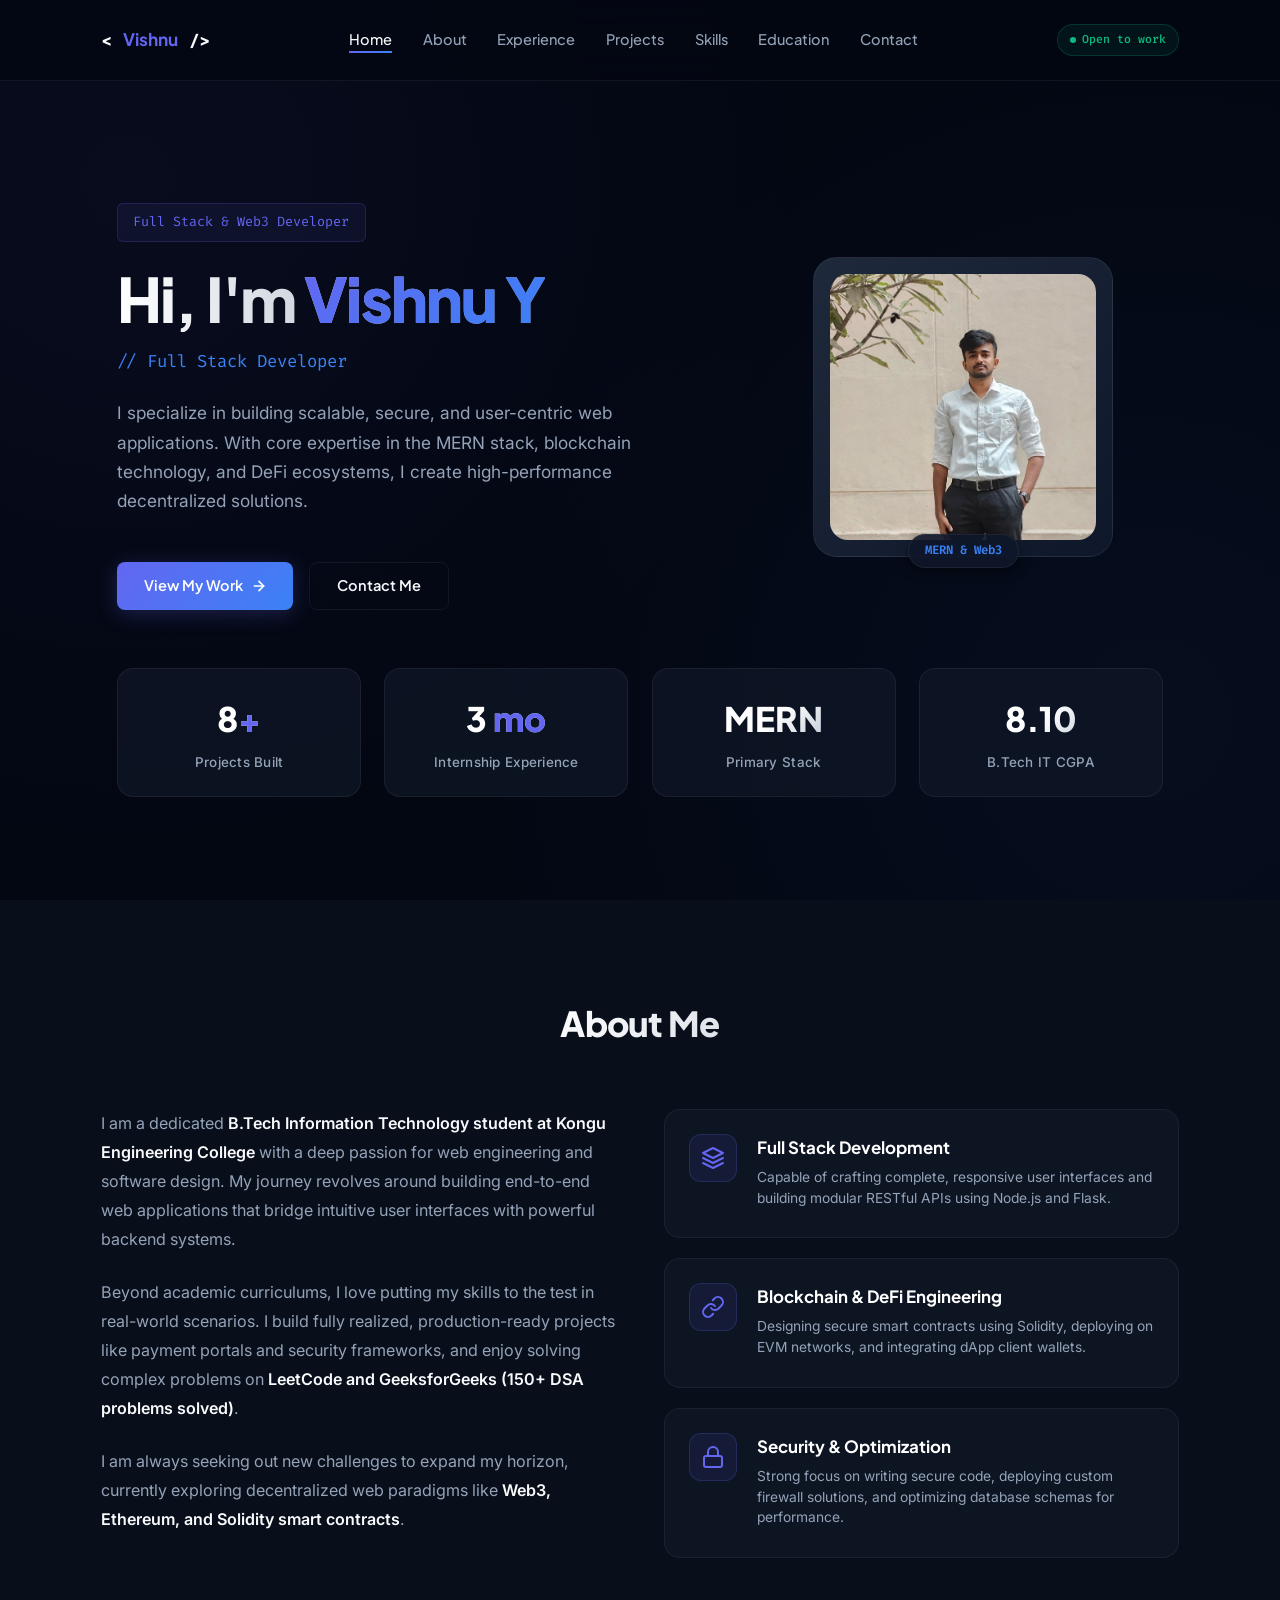
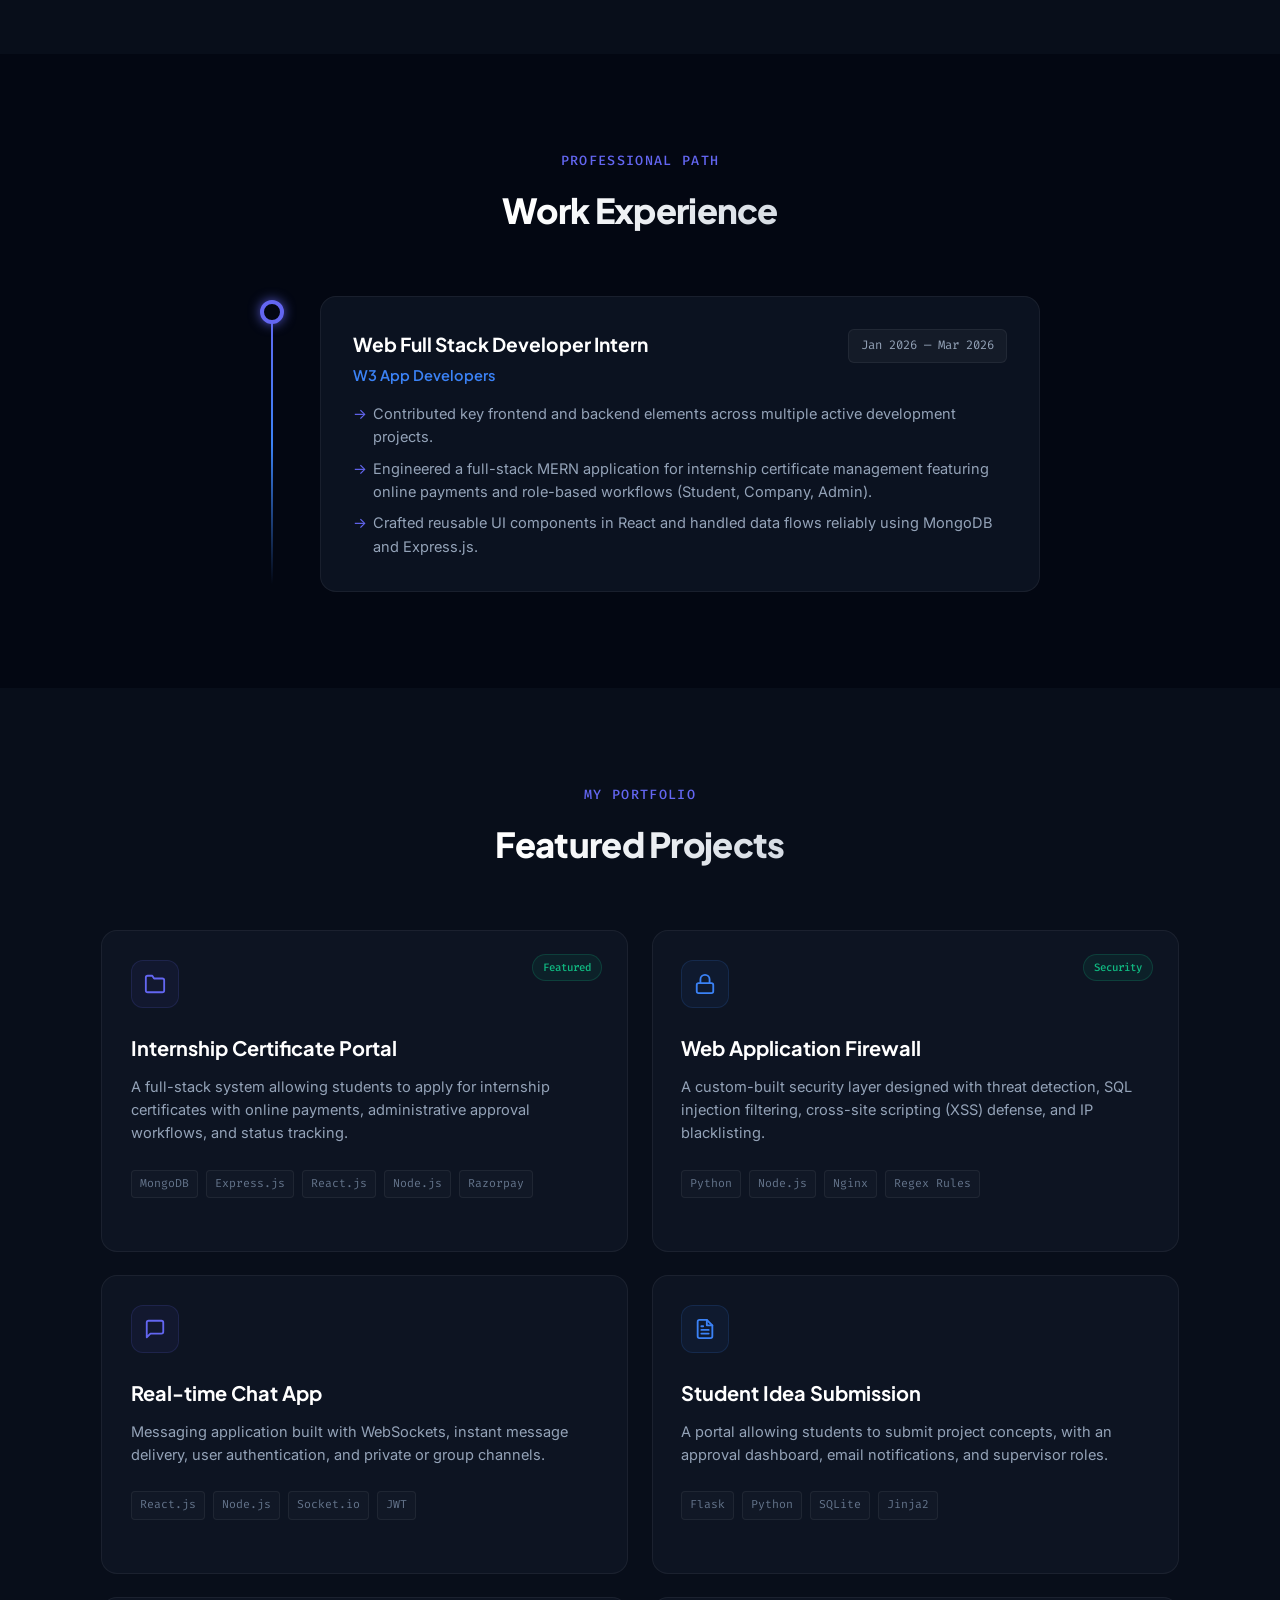
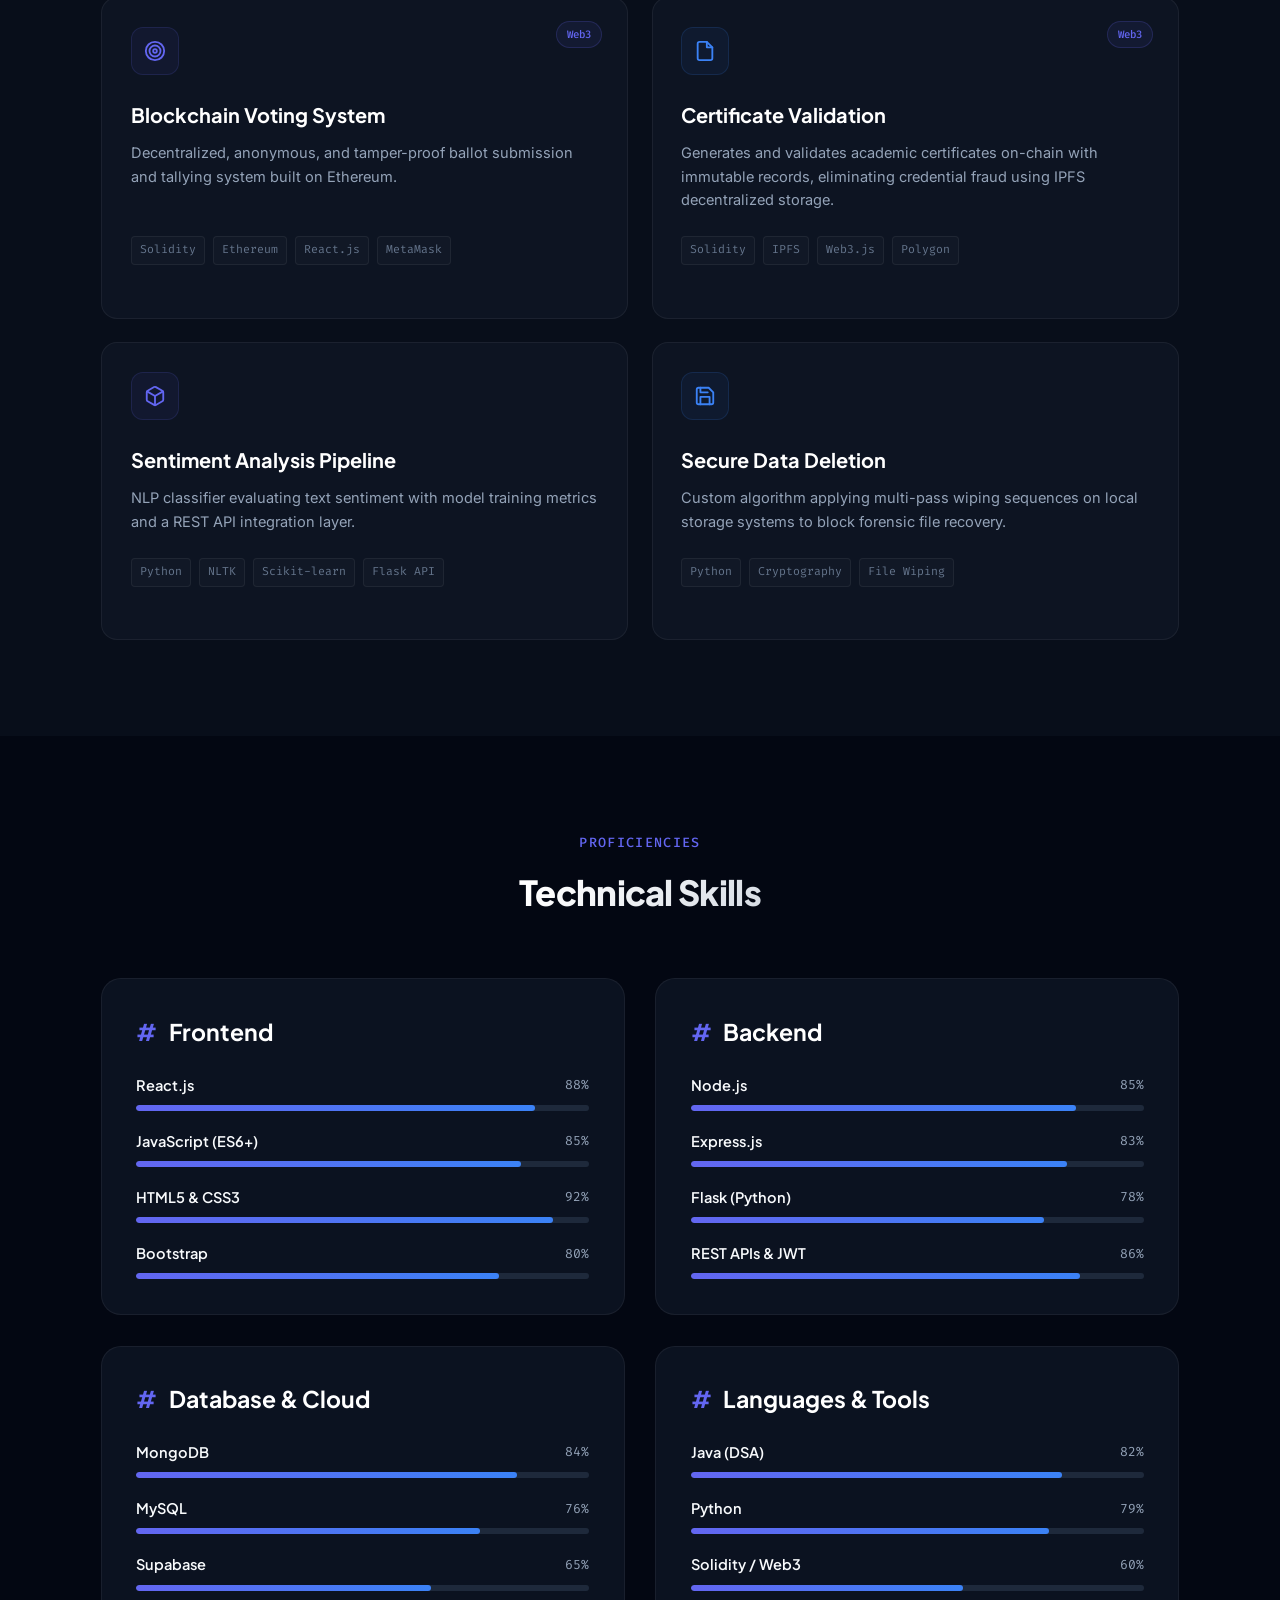
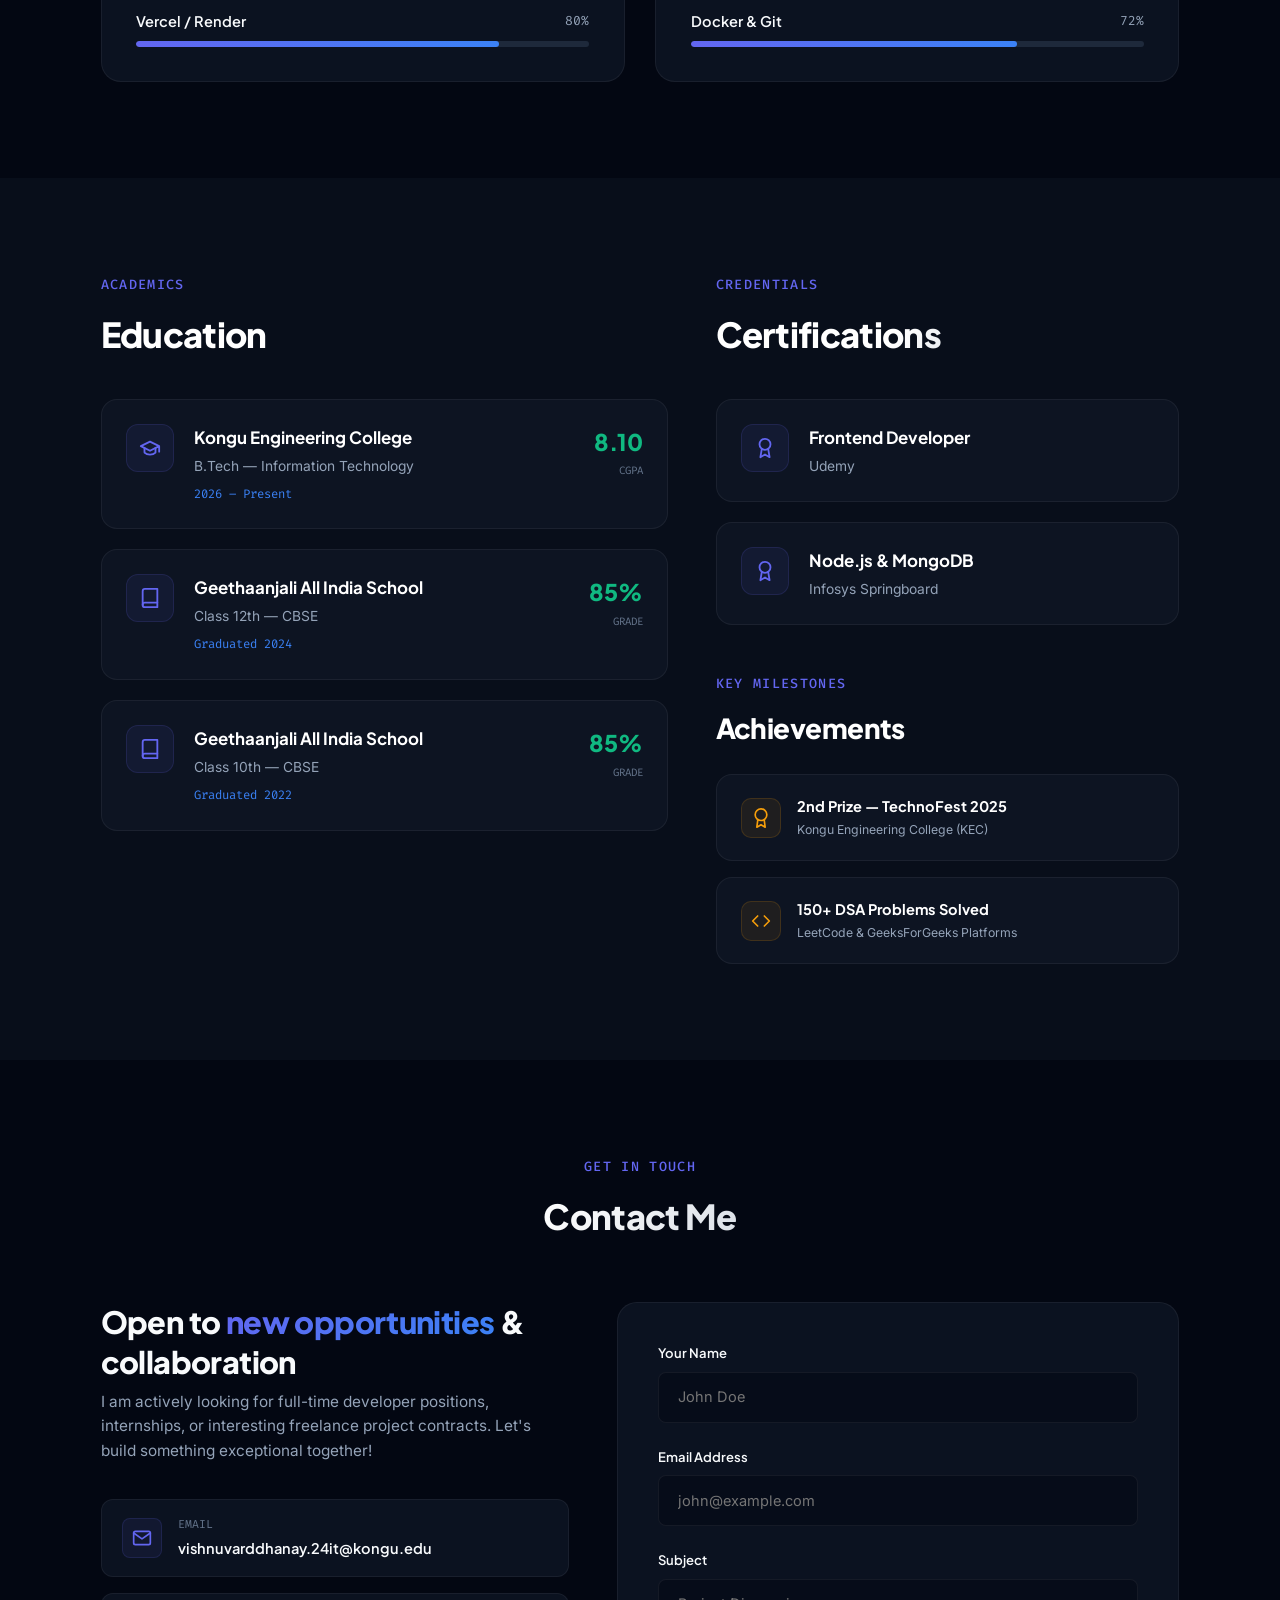
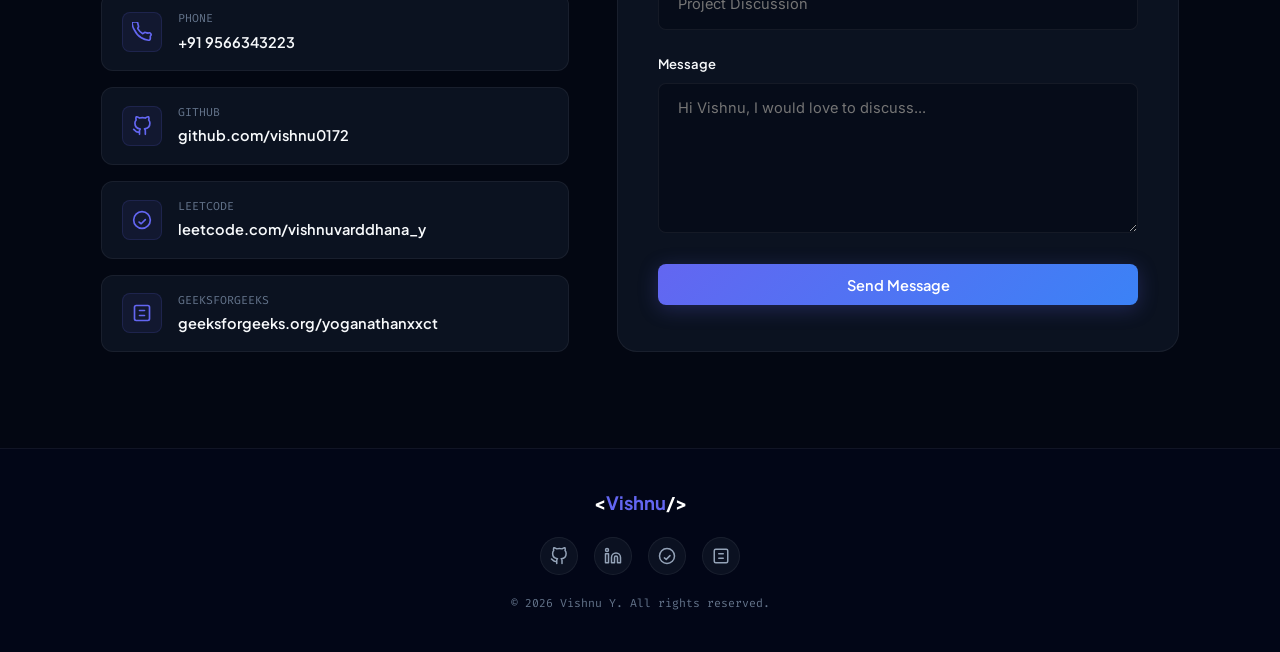
==== index.html @ 783a021e "Added splash page" ====
<!DOCTYPE html>
<html lang="en">
<head>
  <meta charset="UTF-8"/>
  <meta name="viewport" content="width=device-width, initial-scale=1.0"/>
  <title>Vishnu Y — Full Stack Developer</title>
  
  <!-- Google Fonts -->
  <link rel="preconnect" href="https://fonts.googleapis.com">
  <link rel="preconnect" href="https://fonts.gstatic.com" crossorigin>
  <link href="https://fonts.googleapis.com/css2?family=Plus+Jakarta+Sans:wght@300;400;500;600;700;800&family=Inter:wght@300;400;500;600;700&family=Fira+Code:wght@400;500&display=swap" rel="stylesheet">
  
  <!-- External CSS -->
  <link rel="stylesheet" href="css/styles.css">
</head>
<body>

  <!-- Splash Screen -->
  <div id="splashScreen" class="splash-screen">
    <!-- Animated Background Elements -->
    <div class="splash-bg">
      <div class="splash-orb splash-orb-1"></div>
      <div class="splash-orb splash-orb-2"></div>
      <div class="splash-orb splash-orb-3"></div>
      <div class="splash-grid"></div>
      <div class="splash-glow"></div>
    </div>
    
    <!-- Main Content -->
    <div class="splash-content">
      <!-- Logo Section -->
      <div class="splash-logo-wrapper">
        <div class="splash-logo">
          <span class="bracket">&lt;</span><span class="splash-logo-text">Vishnu</span><span class="bracket">/&gt;</span>
        </div>
        <div class="splash-logo-underline"></div>
      </div>
      
      <!-- Title Section -->
      <div class="splash-title-wrapper">
        <div class="splash-title">Full Stack Developer</div>
        <div class="splash-subtitle-top">Crafting Digital Solutions</div>
      </div>
      
      <!-- Advanced Loader -->
      <div class="splash-loader">
        <div class="loader-container">
          <div class="loader-ring"></div>
          <div class="loader-dots">
            <span class="dot"></span>
            <span class="dot"></span>
            <span class="dot"></span>
          </div>
        </div>
      </div>
      
      <!-- Bottom Text -->
      <div class="splash-footer">
        <div class="splash-progress">
          <div class="progress-bar"></div>
        </div>
      </div>
    </div>
  </div>

  <!-- Header -->
  <header>
    <div class="container nav-container">
      <a href="#hero" class="logo">
        &lt;<span>Vishnu</span>/&gt;
      </a>
      <ul class="nav-links">
        <li><a href="#hero" class="nav-link active">Home</a></li>
        <li><a href="#about" class="nav-link">About</a></li>
        <li><a href="#experience" class="nav-link">Experience</a></li>
        <li><a href="#projects" class="nav-link">Projects</a></li>
        <li><a href="#skills" class="nav-link">Skills</a></li>
        <li><a href="#edu-certs" class="nav-link">Education</a></li>
        <li><a href="#contact" class="nav-link">Contact</a></li>
      </ul>
      <div class="nav-cta">
        <div class="status-badge">
          <span class="status-dot"></span>
          Open to work
        </div>
      </div>
      <button class="menu-toggle" aria-label="Toggle Menu">
        <svg width="24" height="24" viewBox="0 0 24 24" fill="none" stroke="currentColor" stroke-width="2" stroke-linecap="round" stroke-linejoin="round">
          <line x1="3" y1="12" x2="21" y2="12"></line>
          <line x1="3" y1="6" x2="21" y2="6"></line>
          <line x1="3" y1="18" x2="21" y2="18"></line>
        </svg>
      </button>
    </div>
  </header>

  <!-- Hero Section -->
  <section id="hero">
    <div class="container">
      <div class="hero-grid">
        <div class="hero-content">
          <span class="hero-tag">Full Stack & Web3 Developer</span>
          <h1 class="hero-title">Hi, I'm <span>Vishnu Y</span></h1>
          <p class="hero-role">// Full Stack Developer</p>
          <p class="hero-desc">
            I specialize in building scalable, secure, and user-centric web applications. 
            With core expertise in the MERN stack, blockchain technology, and DeFi ecosystems, I create high-performance decentralized solutions.
          </p>
          <div class="hero-buttons">
            <a href="#projects" class="btn btn-primary">
              View My Work
              <svg width="16" height="16" viewBox="0 0 24 24" fill="none" stroke="currentColor" stroke-width="2.5" stroke-linecap="round" stroke-linejoin="round"><line x1="5" y1="12" x2="19" y2="12"></line><polyline points="12 5 19 12 12 19"></polyline></svg>
            </a>
            <a href="#contact" class="btn btn-outline">
              Contact Me
            </a>
          </div>
        </div>
        <div class="hero-image-panel">
          <div class="photo-container">
            <div class="photo-frame">
              <img src="me.jpg" alt="Vishnu Y" onerror="this.style.display='none'; this.nextElementSibling.style.display='flex';"/>
              <div class="photo-fallback">
                <svg viewBox="0 0 24 24" fill="none" stroke="currentColor" stroke-width="1" stroke-linecap="round" stroke-linejoin="round">
                  <path d="M20 21v-2a4 4 0 0 0-4-4H8a4 4 0 0 0-4 4v2"></path>
                  <circle cx="12" cy="7" r="4"></circle>
                </svg>
                <span style="font-size: 0.75rem; font-family: var(--mono); text-transform: uppercase;">your-photo.png</span>
              </div>
            </div>
            <div class="photo-badge">MERN & Web3</div>
          </div>
        </div>
      </div>

      <!-- Stats Row -->
      <div class="stats-container">
        <div class="stat-card">
          <div class="stat-value">8<span>+</span></div>
          <div class="stat-label">Projects Built</div>
        </div>
        <div class="stat-card">
          <div class="stat-value">3 <span>mo</span></div>
          <div class="stat-label">Internship Experience</div>
        </div>
        <div class="stat-card">
          <div class="stat-value">MERN</div>
          <div class="stat-label">Primary Stack</div>
        </div>
        <div class="stat-card">
          <div class="stat-value">8.10</div>
          <div class="stat-label">B.Tech IT CGPA</div>
        </div>
      </div>
    </div>
  </section>

  <!-- About Section -->
  <section id="about" class="section-padding">
    <div class="container">
      <div class="section-header">
        <h2 class="section-title">About Me</h2>
      </div>
      <div class="about-grid">
        <div class="about-text">
          <p>
            I am a dedicated <strong>B.Tech Information Technology student at Kongu Engineering College</strong> with a deep passion for web engineering and software design. My journey revolves around building end-to-end web applications that bridge intuitive user interfaces with powerful backend systems.
          </p>
          <p>
            Beyond academic curriculums, I love putting my skills to the test in real-world scenarios. I build fully realized, production-ready projects like payment portals and security frameworks, and enjoy solving complex problems on <strong>LeetCode and GeeksforGeeks (150+ DSA problems solved)</strong>.
          </p>
          <p>
            I am always seeking out new challenges to expand my horizon, currently exploring decentralized web paradigms like <strong>Web3, Ethereum, and Solidity smart contracts</strong>.
          </p>
        </div>
        <div class="about-cards">
          <div class="about-card">
            <div class="about-card-icon">
              <svg viewBox="0 0 24 24" fill="none" stroke="currentColor" stroke-width="2" stroke-linecap="round" stroke-linejoin="round"><polygon points="12 2 2 7 12 12 22 7 12 2"></polygon><polyline points="2 17 12 22 22 17"></polyline><polyline points="2 12 12 17 22 12"></polyline></svg>
            </div>
            <div class="about-card-info">
              <h4>Full Stack Development</h4>
              <p>Capable of crafting complete, responsive user interfaces and building modular RESTful APIs using Node.js and Flask.</p>
            </div>
          </div>
          <div class="about-card">
            <div class="about-card-icon">
              <svg viewBox="0 0 24 24" fill="none" stroke="currentColor" stroke-width="2" stroke-linecap="round" stroke-linejoin="round"><path d="M10 13a5 5 0 0 0 7.54.54l3-3a5 5 0 0 0-7.07-7.07l-1.72 1.71"></path><path d="M14 11a5 5 0 0 0-7.54-.54l-3 3a5 5 0 0 0 7.07 7.07l1.71-1.71"></path></svg>
            </div>
            <div class="about-card-info">
              <h4>Blockchain & DeFi Engineering</h4>
              <p>Designing secure smart contracts using Solidity, deploying on EVM networks, and integrating dApp client wallets.</p>
            </div>
          </div>
          <div class="about-card">
            <div class="about-card-icon">
              <svg viewBox="0 0 24 24" fill="none" stroke="currentColor" stroke-width="2" stroke-linecap="round" stroke-linejoin="round"><rect x="3" y="11" width="18" height="11" rx="2" ry="2"></rect><path d="M7 11V7a5 5 0 0 1 10 0v4"></path></svg>
            </div>
            <div class="about-card-info">
              <h4>Security & Optimization</h4>
              <p>Strong focus on writing secure code, deploying custom firewall solutions, and optimizing database schemas for performance.</p>
            </div>
          </div>
        </div>
      </div>
    </div>
  </section>

  <!-- Experience Section -->
  <section id="experience" class="section-padding">
    <div class="container">
      <div class="section-header">
        <span class="section-subtitle">Professional Path</span>
        <h2 class="section-title">Work Experience</h2>
      </div>
      <div class="timeline">
        <div class="timeline-item">
          <div class="timeline-dot"></div>
          <div class="timeline-card">
            <div class="timeline-header">
              <div class="timeline-title">
                <h3>Web Full Stack Developer Intern</h3>
                <span class="timeline-company">W3 App Developers</span>
              </div>
              <span class="timeline-date">Jan 2026 — Mar 2026</span>
            </div>
            <ul class="timeline-body">
              <li>Contributed key frontend and backend elements across multiple active development projects.</li>
              <li>Engineered a full-stack MERN application for internship certificate management featuring online payments and role-based workflows (Student, Company, Admin).</li>
              <li>Crafted reusable UI components in React and handled data flows reliably using MongoDB and Express.js.</li>
            </ul>
          </div>
        </div>
      </div>
    </div>
  </section>

  <!-- Projects Section -->
  <section id="projects" class="section-padding">
    <div class="container">
      <div class="section-header">
        <span class="section-subtitle">My Portfolio</span>
        <h2 class="section-title">Featured Projects</h2>
      </div>
      <div class="projects-grid">
        <!-- Project 1 -->
        <div class="project-card" onclick="openProjectModal(1)">
          <span class="project-featured-badge">Featured</span>
          <div class="project-icon">
            <svg viewBox="0 0 24 24" fill="none" stroke="currentColor" stroke-width="2" stroke-linecap="round" stroke-linejoin="round"><path d="M22 19a2 2 0 0 1-2 2H4a2 2 0 0 1-2-2V5a2 2 0 0 1 2-2h5l2 3h9a2 2 0 0 1 2 2z"></path></svg>
          </div>
          <h3 class="project-title">Internship Certificate Portal</h3>
          <p class="project-desc">A full-stack system allowing students to apply for internship certificates with online payments, administrative approval workflows, and status tracking.</p>
          <div class="project-tags">
            <span class="project-tag">MongoDB</span>
            <span class="project-tag">Express.js</span>
            <span class="project-tag">React.js</span>
            <span class="project-tag">Node.js</span>
            <span class="project-tag">Razorpay</span>
          </div>
        </div>

        <!-- Project 2 -->
        <div class="project-card" onclick="openProjectModal(2)">
          <span class="project-featured-badge">Security</span>
          <div class="project-icon">
            <svg viewBox="0 0 24 24" fill="none" stroke="currentColor" stroke-width="2" stroke-linecap="round" stroke-linejoin="round"><rect x="3" y="11" width="18" height="11" rx="2" ry="2"></rect><path d="M7 11V7a5 5 0 0 1 10 0v4"></path></svg>
          </div>
          <h3 class="project-title">Web Application Firewall</h3>
          <p class="project-desc">A custom-built security layer designed with threat detection, SQL injection filtering, cross-site scripting (XSS) defense, and IP blacklisting.</p>
          <div class="project-tags">
            <span class="project-tag">Python</span>
            <span class="project-tag">Node.js</span>
            <span class="project-tag">Nginx</span>
            <span class="project-tag">Regex Rules</span>
          </div>
        </div>

        <!-- Project 3 -->
        <div class="project-card" onclick="openProjectModal(3)">
          <div class="project-icon">
            <svg viewBox="0 0 24 24" fill="none" stroke="currentColor" stroke-width="2" stroke-linecap="round" stroke-linejoin="round"><path d="M21 15a2 2 0 0 1-2 2H7l-4 4V5a2 2 0 0 1 2-2h14a2 2 0 0 1 2 2z"></path></svg>
          </div>
          <h3 class="project-title">Real-time Chat App</h3>
          <p class="project-desc">Messaging application built with WebSockets, instant message delivery, user authentication, and private or group channels.</p>
          <div class="project-tags">
            <span class="project-tag">React.js</span>
            <span class="project-tag">Node.js</span>
            <span class="project-tag">Socket.io</span>
            <span class="project-tag">JWT</span>
          </div>
        </div>

        <!-- Project 4 -->
        <div class="project-card" onclick="openProjectModal(4)">
          <div class="project-icon">
            <svg viewBox="0 0 24 24" fill="none" stroke="currentColor" stroke-width="2" stroke-linecap="round" stroke-linejoin="round"><path d="M14 2H6a2 2 0 0 0-2 2v16a2 2 0 0 0 2 2h12a2 2 0 0 0 2-2V8z"></path><polyline points="14 2 14 8 20 8"></polyline><line x1="16" y1="13" x2="8" y2="13"></line><line x1="16" y1="17" x2="8" y2="17"></line><polyline points="10 9 9 9 8 9"></polyline></svg>
          </div>
          <h3 class="project-title">Student Idea Submission</h3>
          <p class="project-desc">A portal allowing students to submit project concepts, with an approval dashboard, email notifications, and supervisor roles.</p>
          <div class="project-tags">
            <span class="project-tag">Flask</span>
            <span class="project-tag">Python</span>
            <span class="project-tag">SQLite</span>
            <span class="project-tag">Jinja2</span>
          </div>
        </div>

        <!-- Project 5 -->
        <div class="project-card" onclick="openProjectModal(5)">
          <span class="project-featured-badge" style="background: rgba(99, 102, 241, 0.08); border-color: rgba(99, 102, 241, 0.2); color: var(--primary);">Web3</span>
          <div class="project-icon">
            <svg viewBox="0 0 24 24" fill="none" stroke="currentColor" stroke-width="2" stroke-linecap="round" stroke-linejoin="round"><circle cx="12" cy="12" r="10"></circle><circle cx="12" cy="12" r="6"></circle><circle cx="12" cy="12" r="2"></circle></svg>
          </div>
          <h3 class="project-title">Blockchain Voting System</h3>
          <p class="project-desc">Decentralized, anonymous, and tamper-proof ballot submission and tallying system built on Ethereum.</p>
          <div class="project-tags">
            <span class="project-tag">Solidity</span>
            <span class="project-tag">Ethereum</span>
            <span class="project-tag">React.js</span>
            <span class="project-tag">MetaMask</span>
          </div>
        </div>

        <!-- Project 6 -->
        <div class="project-card" onclick="openProjectModal(6)">
          <span class="project-featured-badge" style="background: rgba(99, 102, 241, 0.08); border-color: rgba(99, 102, 241, 0.2); color: var(--primary);">Web3</span>
          <div class="project-icon">
            <svg viewBox="0 0 24 24" fill="none" stroke="currentColor" stroke-width="2" stroke-linecap="round" stroke-linejoin="round"><path d="M14 2H6a2 2 0 0 0-2 2v16a2 2 0 0 0 2 2h12a2 2 0 0 0 2-2V8z"></path><polyline points="14 2 14 8 20 8"></polyline></svg>
          </div>
          <h3 class="project-title">Certificate Validation</h3>
          <p class="project-desc">Generates and validates academic certificates on-chain with immutable records, eliminating credential fraud using IPFS decentralized storage.</p>
          <div class="project-tags">
            <span class="project-tag">Solidity</span>
            <span class="project-tag">IPFS</span>
            <span class="project-tag">Web3.js</span>
            <span class="project-tag">Polygon</span>
          </div>
        </div>

        <!-- Project 7 -->
        <div class="project-card" onclick="openProjectModal(7)">
          <div class="project-icon">
            <svg viewBox="0 0 24 24" fill="none" stroke="currentColor" stroke-width="2" stroke-linecap="round" stroke-linejoin="round"><path d="M21 16V8a2 2 0 0 0-1-1.73l-7-4a2 2 0 0 0-2 0l-7 4A2 2 0 0 0 3 8v8a2 2 0 0 0 1 1.73l7 4a2 2 0 0 0 2 0l7-4A2 2 0 0 0 21 16z"></path><polyline points="3.27 6.96 12 12.01 20.73 6.96"></polyline><line x1="12" y1="22.08" x2="12" y2="12"></line></svg>
          </div>
          <h3 class="project-title">Sentiment Analysis Pipeline</h3>
          <p class="project-desc">NLP classifier evaluating text sentiment with model training metrics and a REST API integration layer.</p>
          <div class="project-tags">
            <span class="project-tag">Python</span>
            <span class="project-tag">NLTK</span>
            <span class="project-tag">Scikit-learn</span>
            <span class="project-tag">Flask API</span>
          </div>
        </div>

        <!-- Project 8 -->
        <div class="project-card" onclick="openProjectModal(8)">
          <div class="project-icon">
            <svg viewBox="0 0 24 24" fill="none" stroke="currentColor" stroke-width="2" stroke-linecap="round" stroke-linejoin="round"><path d="M19 21H5a2 2 0 0 1-2-2V5a2 2 0 0 1 2-2h11l5 5v11a2 2 0 0 1-2 2z"></path><polyline points="17 21 17 13 7 13 7 21"></polyline><polyline points="7 3 7 8 15 8"></polyline></svg>
          </div>
          <h3 class="project-title">Secure Data Deletion</h3>
          <p class="project-desc">Custom algorithm applying multi-pass wiping sequences on local storage systems to block forensic file recovery.</p>
          <div class="project-tags">
            <span class="project-tag">Python</span>
            <span class="project-tag">Cryptography</span>
            <span class="project-tag">File Wiping</span>
          </div>
        </div>
      </div>
    </div>
  </section>

  <!-- Skills Section -->
  <section id="skills" class="section-padding">
    <div class="container">
      <div class="section-header">
        <span class="section-subtitle">Proficiencies</span>
        <h2 class="section-title">Technical Skills</h2>
      </div>
      <div class="skills-grid">
        <!-- Frontend -->
        <div class="skills-category">
          <h3><span>#</span> Frontend</h3>
          <div class="skills-list">
            <div class="skill-item">
              <div class="skill-info">
                <span class="skill-name">React.js</span>
                <span class="skill-percentage">88%</span>
              </div>
              <div class="skill-bar-bg">
                <div class="skill-bar-fill" data-width="88%"></div>
              </div>
            </div>
            <div class="skill-item">
              <div class="skill-info">
                <span class="skill-name">JavaScript (ES6+)</span>
                <span class="skill-percentage">85%</span>
              </div>
              <div class="skill-bar-bg">
                <div class="skill-bar-fill" data-width="85%"></div>
              </div>
            </div>
            <div class="skill-item">
              <div class="skill-info">
                <span class="skill-name">HTML5 & CSS3</span>
                <span class="skill-percentage">92%</span>
              </div>
              <div class="skill-bar-bg">
                <div class="skill-bar-fill" data-width="92%"></div>
              </div>
            </div>
            <div class="skill-item">
              <div class="skill-info">
                <span class="skill-name">Bootstrap</span>
                <span class="skill-percentage">80%</span>
              </div>
              <div class="skill-bar-bg">
                <div class="skill-bar-fill" data-width="80%"></div>
              </div>
            </div>
          </div>
        </div>

        <!-- Backend -->
        <div class="skills-category">
          <h3><span>#</span> Backend</h3>
          <div class="skills-list">
            <div class="skill-item">
              <div class="skill-info">
                <span class="skill-name">Node.js</span>
                <span class="skill-percentage">85%</span>
              </div>
              <div class="skill-bar-bg">
                <div class="skill-bar-fill" data-width="85%"></div>
              </div>
            </div>
            <div class="skill-item">
              <div class="skill-info">
                <span class="skill-name">Express.js</span>
                <span class="skill-percentage">83%</span>
              </div>
              <div class="skill-bar-bg">
                <div class="skill-bar-fill" data-width="83%"></div>
              </div>
            </div>
            <div class="skill-item">
              <div class="skill-info">
                <span class="skill-name">Flask (Python)</span>
                <span class="skill-percentage">78%</span>
              </div>
              <div class="skill-bar-bg">
                <div class="skill-bar-fill" data-width="78%"></div>
              </div>
            </div>
            <div class="skill-item">
              <div class="skill-info">
                <span class="skill-name">REST APIs & JWT</span>
                <span class="skill-percentage">86%</span>
              </div>
              <div class="skill-bar-bg">
                <div class="skill-bar-fill" data-width="86%"></div>
              </div>
            </div>
          </div>
        </div>

        <!-- Database & Cloud -->
        <div class="skills-category">
          <h3><span>#</span> Database & Cloud</h3>
          <div class="skills-list">
            <div class="skill-item">
              <div class="skill-info">
                <span class="skill-name">MongoDB</span>
                <span class="skill-percentage">84%</span>
              </div>
              <div class="skill-bar-bg">
                <div class="skill-bar-fill" data-width="84%"></div>
              </div>
            </div>
            <div class="skill-item">
              <div class="skill-info">
                <span class="skill-name">MySQL</span>
                <span class="skill-percentage">76%</span>
              </div>
              <div class="skill-bar-bg">
                <div class="skill-bar-fill" data-width="76%"></div>
              </div>
            </div>
            <div class="skill-item">
              <div class="skill-info">
                <span class="skill-name">Supabase</span>
                <span class="skill-percentage">65%</span>
              </div>
              <div class="skill-bar-bg">
                <div class="skill-bar-fill" data-width="65%"></div>
              </div>
            </div>
            <div class="skill-item">
              <div class="skill-info">
                <span class="skill-name">Vercel / Render</span>
                <span class="skill-percentage">80%</span>
              </div>
              <div class="skill-bar-bg">
                <div class="skill-bar-fill" data-width="80%"></div>
              </div>
            </div>
          </div>
        </div>

        <!-- Languages & Others -->
        <div class="skills-category">
          <h3><span>#</span> Languages & Tools</h3>
          <div class="skills-list">
            <div class="skill-item">
              <div class="skill-info">
                <span class="skill-name">Java (DSA)</span>
                <span class="skill-percentage">82%</span>
              </div>
              <div class="skill-bar-bg">
                <div class="skill-bar-fill" data-width="82%"></div>
              </div>
            </div>
            <div class="skill-item">
              <div class="skill-info">
                <span class="skill-name">Python</span>
                <span class="skill-percentage">79%</span>
              </div>
              <div class="skill-bar-bg">
                <div class="skill-bar-fill" data-width="79%"></div>
              </div>
            </div>
            <div class="skill-item">
              <div class="skill-info">
                <span class="skill-name">Solidity / Web3</span>
                <span class="skill-percentage">60%</span>
              </div>
              <div class="skill-bar-bg">
                <div class="skill-bar-fill" data-width="60%"></div>
              </div>
            </div>
            <div class="skill-item">
              <div class="skill-info">
                <span class="skill-name">Docker & Git</span>
                <span class="skill-percentage">72%</span>
              </div>
              <div class="skill-bar-bg">
                <div class="skill-bar-fill" data-width="72%"></div>
              </div>
            </div>
          </div>
        </div>
      </div>
    </div>
  </section>

  <!-- Education & Certifications -->
  <section id="edu-certs" class="section-padding">
    <div class="container">
      <div class="edu-certs-grid">
        <!-- Education -->
        <div>
          <div class="section-header" style="text-align: left; margin-bottom: 36px;">
            <span class="section-subtitle">Academics</span>
            <h2 class="section-title">Education</h2>
          </div>
          <div class="edu-list">
            <div class="edu-card">
              <div class="edu-icon">
                <svg viewBox="0 0 24 24" fill="none" stroke="currentColor" stroke-width="2" stroke-linecap="round" stroke-linejoin="round"><path d="M22 10v6M2 10l10-5 10 5-10 5z"></path><path d="M6 12v5c3 3 9 3 12 0v-5"></path></svg>
              </div>
              <div class="edu-details">
                <h4 class="edu-inst">Kongu Engineering College</h4>
                <p class="edu-deg">B.Tech — Information Technology</p>
                <span class="edu-year">2026 – Present</span>
              </div>
              <div class="edu-grade">
                <div class="edu-grade-val">8.10</div>
                <div class="edu-grade-lbl">CGPA</div>
              </div>
            </div>
            <div class="edu-card">
              <div class="edu-icon">
                <svg viewBox="0 0 24 24" fill="none" stroke="currentColor" stroke-width="2" stroke-linecap="round" stroke-linejoin="round"><path d="M4 19.5A2.5 2.5 0 0 1 6.5 17H20"></path><path d="M6.5 2H20v20H6.5A2.5 2.5 0 0 1 4 19.5v-15A2.5 2.5 0 0 1 6.5 2z"></path></svg>
              </div>
              <div class="edu-details">
                <h4 class="edu-inst">Geethaanjali All India School</h4>
                <p class="edu-deg">Class 12th — CBSE</p>
                <span class="edu-year">Graduated 2024</span>
              </div>
              <div class="edu-grade">
                <div class="edu-grade-val">85%</div>
                <div class="edu-grade-lbl">Grade</div>
              </div>
            </div>
            <div class="edu-card">
              <div class="edu-icon">
                <svg viewBox="0 0 24 24" fill="none" stroke="currentColor" stroke-width="2" stroke-linecap="round" stroke-linejoin="round"><path d="M4 19.5A2.5 2.5 0 0 1 6.5 17H20"></path><path d="M6.5 2H20v20H6.5A2.5 2.5 0 0 1 4 19.5v-15A2.5 2.5 0 0 1 6.5 2z"></path></svg>
              </div>
              <div class="edu-details">
                <h4 class="edu-inst">Geethaanjali All India School</h4>
                <p class="edu-deg">Class 10th — CBSE</p>
                <span class="edu-year">Graduated 2022</span>
              </div>
              <div class="edu-grade">
                <div class="edu-grade-val">85%</div>
                <div class="edu-grade-lbl">Grade</div>
              </div>
            </div>
          </div>
        </div>

        <!-- Certifications & Achievements -->
        <div>
          <div class="section-header" style="text-align: left; margin-bottom: 36px;">
            <span class="section-subtitle">Credentials</span>
            <h2 class="section-title">Certifications</h2>
          </div>
          <div class="certs-list">
            <div class="cert-card">
              <div class="cert-icon">
                <svg viewBox="0 0 24 24" fill="none" stroke="currentColor" stroke-width="2" stroke-linecap="round" stroke-linejoin="round"><circle cx="12" cy="8" r="6"></circle><path d="M15.477 12.89L17 22l-5-3-5 3 1.523-9.11"></path></svg>
              </div>
              <div class="cert-details">
                <h4 class="cert-name">Frontend Developer</h4>
                <p class="cert-issuer">Udemy</p>
              </div>
            </div>
            <div class="cert-card">
              <div class="cert-icon">
                <svg viewBox="0 0 24 24" fill="none" stroke="currentColor" stroke-width="2" stroke-linecap="round" stroke-linejoin="round"><circle cx="12" cy="8" r="6"></circle><path d="M15.477 12.89L17 22l-5-3-5 3 1.523-9.11"></path></svg>
              </div>
              <div class="cert-details">
                <h4 class="cert-name">Node.js & MongoDB</h4>
                <p class="cert-issuer">Infosys Springboard</p>
              </div>
            </div>
          </div>

          <div class="section-header" style="text-align: left; margin-top: 48px; margin-bottom: 24px;">
            <span class="section-subtitle">Key Milestones</span>
            <h2 class="section-title" style="font-size: 1.8rem;">Achievements</h2>
          </div>
          
          <div class="achievement-card">
            <div class="achievement-icon">
              <svg viewBox="0 0 24 24" fill="none" stroke="currentColor" stroke-width="2" stroke-linecap="round" stroke-linejoin="round"><circle cx="12" cy="8" r="7"></circle><polyline points="8.21 13.89 7 23 12 20 17 23 15.79 13.88"></polyline></svg>
            </div>
            <div class="achievement-info">
              <h5>2nd Prize — TechnoFest 2025</h5>
              <p>Kongu Engineering College (KEC)</p>
            </div>
          </div>

          <div class="achievement-card">
            <div class="achievement-icon">
              <svg viewBox="0 0 24 24" fill="none" stroke="currentColor" stroke-width="2" stroke-linecap="round" stroke-linejoin="round"><polyline points="16 18 22 12 16 6"></polyline><polyline points="8 6 2 12 8 18"></polyline></svg>
            </div>
            <div class="achievement-info">
              <h5>150+ DSA Problems Solved</h5>
              <p>LeetCode & GeeksForGeeks Platforms</p>
            </div>
          </div>
        </div>
      </div>
    </div>
  </section>

  <!-- Contact Section -->
  <section id="contact" class="section-padding">
    <div class="container">
      <div class="section-header">
        <span class="section-subtitle">Get In Touch</span>
        <h2 class="section-title">Contact Me</h2>
      </div>
      <div class="contact-grid">
        <div class="contact-info">
          <div>
            <h3 class="contact-title">Open to <span>new opportunities</span> & collaboration</h3>
            <p class="contact-desc">
              I am actively looking for full-time developer positions, internships, or interesting freelance project contracts. 
              Let's build something exceptional together!
            </p>
          </div>
          <div class="contact-channels">
            <a href="mailto:vishnuvarddhanay.24it@kongu.edu" class="contact-channel">
              <div class="contact-channel-icon">
                <svg viewBox="0 0 24 24" fill="none" stroke="currentColor" stroke-width="2" stroke-linecap="round" stroke-linejoin="round"><path d="M4 4h16c1.1 0 2 .9 2 2v12c0 1.1-.9 2-2 2H4c-1.1 0-2-.9-2-2V6c0-1.1.9-2 2-2z"></path><polyline points="22,6 12,13 2,6"></polyline></svg>
              </div>
              <div class="contact-channel-details">
                <span class="contact-channel-lbl">Email</span>
                <span class="contact-channel-val">vishnuvarddhanay.24it@kongu.edu</span>
              </div>
            </a>
            <a href="tel:9566343223" class="contact-channel">
              <div class="contact-channel-icon">
                <svg viewBox="0 0 24 24" fill="none" stroke="currentColor" stroke-width="2" stroke-linecap="round" stroke-linejoin="round"><path d="M22 16.92v3a2 2 0 0 1-2.18 2 19.79 19.79 0 0 1-8.63-3.07A19.5 19.5 0 0 1 3.07 9.81 19.79 19.79 0 0 1 .01 1.18 2 2 0 0 1 2 .01h3a2 2 0 0 1 2 1.72c.127.96.361 1.903.7 2.81a2 2 0 0 1-.45 2.11L6.91 7.91a16 16 0 0 0 6.08 6.08l1.27-.83a2 2 0 0 1 2.11-.45c.907.339 1.85.573 2.81.7A2 2 0 0 1 22 16.92z"></path></svg>
              </div>
              <div class="contact-channel-details">
                <span class="contact-channel-lbl">Phone</span>
                <span class="contact-channel-val">+91 9566343223</span>
              </div>
            </a>
            <a href="https://github.com/vishnu0172" target="_blank" class="contact-channel">
              <div class="contact-channel-icon">
                <svg viewBox="0 0 24 24" fill="none" stroke="currentColor" stroke-width="2" stroke-linecap="round" stroke-linejoin="round"><path d="M9 19c-5 1.5-5-2.5-7-3m14 6v-3.87a3.37 3.37 0 0 0-.94-2.61c3.14-.35 6.44-1.54 6.44-7A5.44 5.44 0 0 0 20 4.77 5.07 5.07 0 0 0 19.91 1S18.73.65 16 2.48a13.38 13.38 0 0 0-7 0C6.27.65 5.09 1 5.09 1A5.07 5.07 0 0 0 5 4.77a5.44 5.44 0 0 0-1.5 3.78c0 5.42 3.3 6.61 6.44 7A3.37 3.37 0 0 0 9 18.13V22"></path></svg>
              </div>
              <div class="contact-channel-details">
                <span class="contact-channel-lbl">GitHub</span>
                <span class="contact-channel-val">github.com/vishnu0172</span>
              </div>
            </a>
            <a href="https://leetcode.com/u/vishnuvarddhana_y/" target="_blank" class="contact-channel">
              <div class="contact-channel-icon">
                <svg viewBox="0 0 24 24" fill="none" stroke="currentColor" stroke-width="2" stroke-linecap="round" stroke-linejoin="round"><path d="M12 2C6.48 2 2 6.48 2 12s4.48 10 10 10 10-4.48 10-10S17.52 2 12 2z"></path><path d="M8.5 14.5l2.5 2 5-5"></path></svg>
              </div>
              <div class="contact-channel-details">
                <span class="contact-channel-lbl">LeetCode</span>
                <span class="contact-channel-val">leetcode.com/vishnuvarddhana_y</span>
              </div>
            </a>
            <a href="https://www.geeksforgeeks.org/profile/yoganathanxxct" target="_blank" class="contact-channel">
              <div class="contact-channel-icon">
                <svg viewBox="0 0 24 24" fill="none" stroke="currentColor" stroke-width="2" stroke-linecap="round" stroke-linejoin="round"><rect x="3" y="3" width="18" height="18" rx="2"></rect><path d="M9 9h6M9 15h6"></path></svg>
              </div>
              <div class="contact-channel-details">
                <span class="contact-channel-lbl">GeeksForGeeks</span>
                <span class="contact-channel-val">geeksforgeeks.org/yoganathanxxct</span>
              </div>
            </a>
          </div>
        </div>

        <div class="contact-form-panel">
          <form id="contactForm" action="https://formspree.io/f/your-form-id" method="POST">
            <div class="form-group">
              <label class="form-label" for="name">Your Name</label>
              <input class="form-control" type="text" id="name" name="name" placeholder="John Doe" required />
            </div>
            <div class="form-group">
              <label class="form-label" for="email">Email Address</label>
              <input class="form-control" type="email" id="email" name="email" placeholder="john@example.com" required />
            </div>
            <div class="form-group">
              <label class="form-label" for="subject">Subject</label>
              <input class="form-control" type="text" id="subject" name="subject" placeholder="Project Discussion" required />
            </div>
            <div class="form-group">
              <label class="form-label" for="message">Message</label>
              <textarea class="form-control" id="message" name="message" placeholder="Hi Vishnu, I would love to discuss..." required></textarea>
            </div>
            <button class="btn btn-primary" type="submit" style="width: 100%; justify-content: center;">Send Message</button>
          </form>
        </div>
      </div>
    </div>
  </section>

  <!-- Footer -->
  <footer>
    <div class="container footer-content">
      <div class="footer-logo">&lt;<span>Vishnu</span>/&gt;</div>
      <div class="footer-socials">
        <a href="https://github.com/vishnu0172" target="_blank" class="footer-soc-btn" title="GitHub">
          <svg viewBox="0 0 24 24" fill="none" stroke="currentColor" stroke-width="2" stroke-linecap="round" stroke-linejoin="round"><path d="M9 19c-5 1.5-5-2.5-7-3m14 6v-3.87a3.37 3.37 0 0 0-.94-2.61c3.14-.35 6.44-1.54 6.44-7A5.44 5.44 0 0 0 20 4.77 5.07 5.07 0 0 0 19.91 1S18.73.65 16 2.48a13.38 13.38 0 0 0-7 0C6.27.65 5.09 1 5.09 1A5.07 5.07 0 0 0 5 4.77a5.44 5.44 0 0 0-1.5 3.78c0 5.42 3.3 6.61 6.44 7A3.37 3.37 0 0 0 9 18.13V22"></path></svg>
        </a>
        <a href="#" target="_blank" class="footer-soc-btn" title="LinkedIn">
          <svg viewBox="0 0 24 24" fill="none" stroke="currentColor" stroke-width="2" stroke-linecap="round" stroke-linejoin="round"><path d="M16 8a6 6 0 0 1 6 6v7h-4v-7a2 2 0 0 0-2-2 2 2 0 0 0-2 2v7h-4v-7a6 6 0 0 1 6-6zM2 9h4v12H2z"></path><circle cx="4" cy="4" r="2"></circle></svg>
        </a>
        <a href="https://leetcode.com/u/vishnuvarddhana_y/" target="_blank" class="footer-soc-btn" title="LeetCode">
          <svg viewBox="0 0 24 24" fill="none" stroke="currentColor" stroke-width="2" stroke-linecap="round" stroke-linejoin="round"><path d="M12 2C6.48 2 2 6.48 2 12s4.48 10 10 10 10-4.48 10-10S17.52 2 12 2z"></path><path d="M8.5 14.5l2.5 2 5-5"></path></svg>
        </a>
        <a href="https://www.geeksforgeeks.org/profile/yoganathanxxct" target="_blank" class="footer-soc-btn" title="GeeksForGeeks">
          <svg viewBox="0 0 24 24" fill="none" stroke="currentColor" stroke-width="2" stroke-linecap="round" stroke-linejoin="round"><rect x="3" y="3" width="18" height="18" rx="2"></rect><path d="M9 9h6M9 15h6"></path></svg>
        </a>
      </div>
      <p class="copyright">© 2026 Vishnu Y. All rights reserved.</p>
    </div>
  </footer>

  <!-- Project Modal -->
  <div id="projectModal" class="modal-overlay">
    <div class="modal-content">
      <button class="modal-close" onclick="closeProjectModal()" aria-label="Close Modal">
        <svg viewBox="0 0 24 24" width="20" height="20" fill="none" stroke="currentColor" stroke-width="2.5" stroke-linecap="round" stroke-linejoin="round"><line x1="18" y1="6" x2="6" y2="18"></line><line x1="6" y1="6" x2="18" y2="18"></line></svg>
      </button>
      
      <div class="modal-header">
        <span id="modalProjSubtitle" class="modal-subtitle">Web Development</span>
        <h3 id="modalProjTitle" class="modal-title">Project Name</h3>
      </div>
      
      <p id="modalProjDesc" class="modal-desc">Project Description goes here.</p>
      
      <!-- Option selection step -->
      <div id="modalSelectStep">
        <div class="modal-options">
          <a id="modalGithubBtn" href="#" target="_blank" class="modal-option-btn">
            <svg viewBox="0 0 24 24" fill="none" stroke="currentColor" stroke-width="2" stroke-linecap="round" stroke-linejoin="round"><path d="M9 19c-5 1.5-5-2.5-7-3m14 6v-3.87a3.37 3.37 0 0 0-.94-2.61c3.14-.35 6.44-1.54 6.44-7A5.44 5.44 0 0 0 20 4.77 5.07 5.07 0 0 0 19.91 1S18.73.65 16 2.48a13.38 13.38 0 0 0-7 0C6.27.65 5.09 1 5.09 1A5.07 5.07 0 0 0 5 4.77a5.44 5.44 0 0 0-1.5 3.78c0 5.42 3.3 6.61 6.44 7A3.37 3.37 0 0 0 9 18.13V22"></path></svg>
            <span class="modal-option-title">GitHub Repository</span>
            <span id="modalGithubStatus" class="modal-option-subtitle">View open source code</span>
          </a>
          
          <button onclick="launchLiveDemo()" class="modal-option-btn">
            <svg viewBox="0 0 24 24" fill="none" stroke="currentColor" stroke-width="2" stroke-linecap="round" stroke-linejoin="round"><polyline points="22 12 18 12 15 21 9 3 6 12 2 12"></polyline></svg>
            <span class="modal-option-title">Live Demo</span>
            <span class="modal-option-subtitle">Interact with project simulation</span>
          </button>
        </div>
      </div>
      
      <!-- Interactive Demo step -->
      <div id="modalDemoStep" class="live-preview-container">
        <div class="live-preview-header">
          <span class="live-preview-title">
            <span class="status-dot"></span>
            Live Simulator Active
          </span>
          <button class="live-preview-back" onclick="backToModalSelect()">
            <svg viewBox="0 0 24 24" width="16" height="16" fill="none" stroke="currentColor" stroke-width="2" stroke-linecap="round" stroke-linejoin="round"><line x1="19" y1="12" x2="5" y2="12"></line><polyline points="12 19 5 12 12 5"></polyline></svg>
            Back to Options
          </button>
        </div>
        
        <!-- Live Demo Container -->
        <div id="demoContent" class="demo-screen">
          <!-- Dynamic content injected here -->
        </div>
      </div>
    </div>
  </div>

  <!-- External JavaScript -->
  <script src="js/main.js"></script>
</body>
</html>
---- css/styles.css ----
/* Reset & Base Styles */
*, *::before, *::after {
  box-sizing: border-box;
  margin: 0;
  padding: 0;
}

:root {
  /* Color Variables */
  --bg-dark: #030712;
  --bg-dark-alt: #080e1a;
  --card-bg: rgba(17, 24, 39, 0.7);
  --card-border: rgba(255, 255, 255, 0.06);
  --card-border-hover: rgba(99, 102, 241, 0.4);
  --primary: #6366f1;
  --primary-hover: #4f46e5;
  --secondary: #3b82f6;
  --accent: #10b981;
  --text-main: #f8fafc;
  --text-muted: #94a3b8;
  --text-dark: #64748b;
  --sans-head: 'Plus Jakarta Sans', sans-serif;
  --sans-body: 'Inter', sans-serif;
  --mono: 'Fira Code', monospace;
  --transition: all 0.3s cubic-bezier(0.4, 0, 0.2, 1);
  
  /* Responsive Font Sizes - Fluid Typography */
  --fs-xs: clamp(0.7rem, 1.5vw, 0.875rem);
  --fs-sm: clamp(0.8rem, 2vw, 0.95rem);
  --fs-base: clamp(0.9rem, 2.5vw, 1rem);
  --fs-lg: clamp(1rem, 3vw, 1.125rem);
  --fs-xl: clamp(1.2rem, 4vw, 1.5rem);
  --fs-2xl: clamp(1.5rem, 5vw, 1.875rem);
  --fs-3xl: clamp(1.8rem, 6vw, 2.25rem);
  --fs-4xl: clamp(2rem, 7vw, 3rem);
  --fs-5xl: clamp(2.5rem, 8vw, 3.5rem);
  --fs-6xl: clamp(3rem, 10vw, 4.5rem);
  
  /* Responsive Spacing */
  --sp-xs: clamp(0.25rem, 1vw, 0.5rem);
  --sp-sm: clamp(0.5rem, 2vw, 1rem);
  --sp-md: clamp(1rem, 3vw, 1.5rem);
  --sp-lg: clamp(1.5rem, 4vw, 2rem);
  --sp-xl: clamp(2rem, 5vw, 3rem);
  --sp-2xl: clamp(2.5rem, 6vw, 4rem);
  --sp-3xl: clamp(3rem, 7vw, 6rem);
  --sp-4xl: clamp(4rem, 10vw, 8rem);
}

html {
  scroll-behavior: smooth;
  background: var(--bg-dark);
  color: var(--text-main);
  font-family: var(--sans-body);
  font-size: clamp(14px, 1.2vw, 16px);
  line-height: 1.6;
}

body {
  overflow-x: hidden;
  background: var(--bg-dark);
}

/* Scrollbar */
::-webkit-scrollbar {
  width: 8px;
}
::-webkit-scrollbar-track {
  background: var(--bg-dark);
}
::-webkit-scrollbar-thumb {
  background: #1e293b;
  border-radius: 4px;
}
::-webkit-scrollbar-thumb:hover {
  background: #334155;
}

/* Helper Classes */
.container {
  max-width: 1200px;
  margin: 0 auto;
  padding: 0 clamp(1rem, 4vw, 2rem);
}

.section-padding {
  padding: clamp(3rem, 12vw, 6.25rem) 0;
}

.section-header {
  margin-bottom: clamp(2rem, 6vw, 3.75rem);
  text-align: center;
}

.section-subtitle {
  font-family: var(--mono);
  color: var(--primary);
  font-size: var(--fs-xs);
  letter-spacing: 0.1em;
  text-transform: uppercase;
  margin-bottom: clamp(0.5rem, 2vw, 0.75rem);
  display: block;
  font-weight: 500;
}

.section-title {
  font-family: var(--sans-head);
  font-size: var(--fs-3xl);
  font-weight: 800;
  letter-spacing: -0.02em;
  background: linear-gradient(135deg, #fff 40%, #94a3b8 100%);
  -webkit-background-clip: text;
  -webkit-text-fill-color: transparent;
  background-clip: text;
}

/* Header / Navbar */
header {
  position: fixed;
  top: 0;
  left: 0;
  width: 100%;
  z-index: 1000;
  background: rgba(3, 7, 18, 0.75);
  backdrop-filter: blur(16px);
  -webkit-backdrop-filter: blur(16px);
  border-bottom: 1px solid var(--card-border);
  transition: var(--transition);
}

.nav-container {
  display: flex;
  justify-content: space-between;
  align-items: center;
  height: clamp(60px, 10vw, 80px);
}

.logo {
  font-family: var(--sans-head);
  font-size: var(--fs-lg);
  font-weight: 700;
  color: var(--text-main);
  text-decoration: none;
  display: flex;
  align-items: center;
  gap: clamp(0.4rem, 1vw, 0.75rem);
}

.logo span {
  color: var(--primary);
}

.nav-links {
  display: flex;
  gap: clamp(1.5rem, 4vw, 2rem);
  list-style: none;
}

.nav-link {
  font-family: var(--sans-head);
  font-size: var(--fs-sm);
  font-weight: 500;
  color: var(--text-muted);
  text-decoration: none;
  transition: var(--transition);
  position: relative;
  padding: 0.375rem 0;
}

.nav-link:hover, .nav-link.active {
  color: var(--text-main);
}

.nav-link::after {
  content: '';
  position: absolute;
  bottom: 0;
  left: 0;
  width: 100%;
  height: 2px;
  background: linear-gradient(90deg, var(--primary), var(--secondary));
  transform: scaleX(0);
  transform-origin: right;
  transition: transform 0.3s ease;
}

.nav-link:hover::after, .nav-link.active::after {
  transform: scaleX(1);
  transform-origin: left;
}

.nav-cta {
  display: flex;
  align-items: center;
  gap: 16px;
}

.status-badge {
  display: inline-flex;
  align-items: center;
  gap: 6px;
  background: rgba(16, 185, 129, 0.08);
  border: 1px solid rgba(16, 185, 129, 0.2);
  padding: 6px 12px;
  border-radius: 99px;
  font-family: var(--mono);
  font-size: 0.75rem;
  color: var(--accent);
  font-weight: 500;
}

.status-dot {
  width: 6px;
  height: 6px;
  background-color: var(--accent);
  border-radius: 50%;
  animation: pulse 2s infinite;
}

@keyframes pulse {
  0% {
    transform: scale(0.9);
    box-shadow: 0 0 0 0 rgba(16, 185, 129, 0.7);
  }
  70% {
    transform: scale(1);
    box-shadow: 0 0 0 6px rgba(16, 185, 129, 0);
  }
  100% {
    transform: scale(0.9);
    box-shadow: 0 0 0 0 rgba(16, 185, 129, 0);
  }
}

/* Mobile Menu Toggle */
.menu-toggle {
  display: none;
  background: none;
  border: none;
  cursor: pointer;
  color: var(--text-main);
}

/* Hero Section */
#hero {
  min-height: 100vh;
  display: flex;
  align-items: center;
  padding-top: clamp(60px, 10vw, 100px);
  position: relative;
  overflow: hidden;
  background: radial-gradient(circle at 10% 20%, rgba(99, 102, 241, 0.05) 0%, transparent 50%),
              radial-gradient(circle at 90% 80%, rgba(59, 130, 246, 0.05) 0%, transparent 50%);
}

.hero-grid {
  display: grid;
  grid-template-columns: 1.2fr 0.8fr;
  gap: clamp(1.5rem, 5vw, 3rem);
  align-items: center;
}

.hero-content {
  display: flex;
  flex-direction: column;
  align-items: flex-start;
}

.hero-tag {
  font-family: var(--mono);
  font-size: var(--fs-xs);
  color: var(--primary);
  background: rgba(99, 102, 241, 0.08);
  border: 1px solid rgba(99, 102, 241, 0.2);
  padding: clamp(0.3rem, 1vw, 0.5rem) clamp(0.7rem, 2vw, 1rem);
  border-radius: 6px;
  margin-bottom: var(--sp-md);
}

.hero-title {
  font-family: var(--sans-head);
  font-size: clamp(2.5rem, 5vw, 4rem);
  font-weight: 800;
  line-height: 1.1;
  letter-spacing: -0.03em;
  margin-bottom: 1rem;
  background: linear-gradient(to right, #fff, #94a3b8);
  -webkit-background-clip: text;
  -webkit-text-fill-color: transparent;
  background-clip: text;
}

.hero-title span {
  background: linear-gradient(135deg, var(--primary) 0%, var(--secondary) 100%);
  -webkit-background-clip: text;
  -webkit-text-fill-color: transparent;
  background-clip: text;
}

.hero-role {
  font-family: var(--mono);
  font-size: var(--fs-lg);
  color: var(--secondary);
  margin-bottom: var(--sp-md);
}

.hero-desc {
  font-size: var(--fs-lg);
  color: var(--text-muted);
  margin-bottom: var(--sp-xl);
  max-width: 600px;
  line-height: 1.7;
}

.hero-buttons {
  display: flex;
  gap: clamp(0.75rem, 2vw, 1rem);
  flex-wrap: wrap;
}

.btn {
  display: inline-flex;
  align-items: center;
  gap: clamp(0.4rem, 1vw, 0.5rem);
  padding: clamp(0.6rem, 1.5vw, 0.75rem) clamp(1.5rem, 3vw, 1.75rem);
  border-radius: 8px;
  font-family: var(--sans-head);
  font-size: var(--fs-sm);
  font-weight: 600;
  text-decoration: none;
  cursor: pointer;
  transition: var(--transition);
}

.btn-primary {
  background: linear-gradient(135deg, var(--primary) 0%, var(--secondary) 100%);
  color: #fff;
  border: none;
  box-shadow: 0 4px 20px rgba(99, 102, 241, 0.25);
}

.btn-primary:hover {
  transform: translateY(-2px);
  box-shadow: 0 6px 24px rgba(99, 102, 241, 0.45);
}

.btn-outline {
  background: transparent;
  color: var(--text-main);
  border: 1px solid var(--card-border);
}

.btn-outline:hover {
  background: rgba(255, 255, 255, 0.03);
  border-color: var(--text-muted);
  transform: translateY(-2px);
}

/* Hero Image Panel */
.hero-image-panel {
  display: flex;
  justify-content: center;
  align-items: center;
  position: relative;
}

.photo-container {
  position: relative;
  width: 300px;
  height: 300px;
  border-radius: 24px;
  background: linear-gradient(135deg, #1e293b, #0f172a);
  border: 1px solid var(--card-border);
  padding: 16px;
  display: flex;
  align-items: center;
  justify-content: center;
}

.photo-container::before {
  content: '';
  position: absolute;
  inset: -2px;
  border-radius: 26px;
  background: linear-gradient(135deg, var(--primary), var(--secondary));
  z-index: -1;
  opacity: 0.4;
  transition: var(--transition);
}

.photo-container:hover::before {
  opacity: 0.8;
  filter: blur(8px);
}

.photo-frame {
  width: 100%;
  height: 100%;
  border-radius: 18px;
  overflow: hidden;
  background: var(--bg-dark);
  position: relative;
}

.photo-frame img {
  width: 100%;
  height: 100%;
  object-fit: cover;
}

.photo-fallback {
  width: 100%;
  height: 100%;
  display: flex;
  flex-direction: column;
  align-items: center;
  justify-content: center;
  gap: 12px;
  color: var(--text-muted);
  background: linear-gradient(135deg, #0f172a, #020617);
}

.photo-fallback svg {
  width: 64px;
  height: 64px;
  opacity: 0.5;
}

.photo-badge {
  position: absolute;
  bottom: -12px;
  background: rgba(15, 23, 42, 0.9);
  border: 1px solid var(--card-border);
  padding: 6px 16px;
  border-radius: 99px;
  font-family: var(--mono);
  font-size: 0.8rem;
  color: var(--secondary);
  font-weight: 600;
  box-shadow: 0 4px 12px rgba(0,0,0,0.5);
}

/* Stats Section */
.stats-container {
  margin-top: clamp(2rem, 6vw, 3.75rem);
  display: grid;
  grid-template-columns: repeat(auto-fit, minmax(200px, 1fr));
  gap: clamp(1rem, 3vw, 1.5rem);
  width: 100%;
}

.stat-card {
  background: var(--card-bg);
  border: 1px solid var(--card-border);
  border-radius: 16px;
  padding: clamp(1rem, 3vw, 1.5rem);
  transition: var(--transition);
  text-align: center;
}

.stat-card:hover {
  transform: translateY(-4px);
  border-color: var(--card-border-hover);
  box-shadow: 0 8px 30px rgba(99, 102, 241, 0.1);
}

.stat-value {
  font-family: var(--sans-head);
  font-size: clamp(1.5rem, 4vw, 2.2rem);
  font-weight: 800;
  color: #fff;
  margin-bottom: 0.375rem;
  background: linear-gradient(135deg, #fff 50%, var(--text-muted) 100%);
  -webkit-background-clip: text;
  -webkit-text-fill-color: transparent;
  background-clip: text;
}

.stat-value span {
  color: var(--primary);
  -webkit-text-fill-color: initial;
}

.stat-label {
  font-size: var(--fs-xs);
  color: var(--text-muted);
  font-weight: 500;
  letter-spacing: 0.02em;
}

/* About Section */
#about {
  background: var(--bg-dark-alt);
}

.about-grid {
  display: grid;
  grid-template-columns: 1fr 1fr;
  gap: 48px;
}

.about-text p {
  color: var(--text-muted);
  font-size: 1.05rem;
  line-height: 1.8;
  margin-bottom: 24px;
}

.about-text p strong {
  color: var(--text-main);
  font-weight: 600;
}

.about-cards {
  display: grid;
  grid-template-columns: 1fr;
  gap: 20px;
}

.about-card {
  background: var(--card-bg);
  border: 1px solid var(--card-border);
  border-radius: 16px;
  padding: 24px;
  display: flex;
  gap: 20px;
  transition: var(--transition);
}

.about-card:hover {
  border-color: var(--card-border-hover);
  transform: translateX(4px);
}

.about-card-icon {
  width: 48px;
  height: 48px;
  border-radius: 12px;
  background: rgba(99, 102, 241, 0.1);
  border: 1px solid rgba(99, 102, 241, 0.2);
  display: flex;
  align-items: center;
  justify-content: center;
  color: var(--primary);
  flex-shrink: 0;
}

.about-card-icon svg {
  width: 24px;
  height: 24px;
}

.about-card-info h4 {
  font-family: var(--sans-head);
  font-size: 1.1rem;
  font-weight: 700;
  color: #fff;
  margin-bottom: 6px;
}

.about-card-info p {
  font-size: 0.9rem;
  color: var(--text-muted);
  line-height: 1.5;
}

/* Experience Section (Timeline) */
.timeline {
  max-width: 800px;
  margin: 0 auto;
  position: relative;
}

.timeline::before {
  content: '';
  position: absolute;
  left: 31px;
  top: 8px;
  bottom: 8px;
  width: 2px;
  background: linear-gradient(180deg, var(--primary), var(--secondary), transparent);
}

.timeline-item {
  position: relative;
  padding-left: 80px;
  margin-bottom: 40px;
}

.timeline-item:last-child {
  margin-bottom: 0;
}

.timeline-dot {
  position: absolute;
  left: 20px;
  top: 4px;
  width: 24px;
  height: 24px;
  border-radius: 50%;
  background: var(--bg-dark);
  border: 4px solid var(--primary);
  box-shadow: 0 0 12px rgba(99, 102, 241, 0.8);
  z-index: 1;
}

.timeline-card {
  background: var(--card-bg);
  border: 1px solid var(--card-border);
  border-radius: 16px;
  padding: 32px;
  transition: var(--transition);
}

.timeline-card:hover {
  border-color: var(--card-border-hover);
  box-shadow: 0 8px 30px rgba(99, 102, 241, 0.05);
}

.timeline-header {
  display: flex;
  justify-content: space-between;
  align-items: flex-start;
  margin-bottom: 16px;
  flex-wrap: wrap;
  gap: 12px;
}

.timeline-title h3 {
  font-family: var(--sans-head);
  font-size: 1.25rem;
  font-weight: 700;
  color: #fff;
}

.timeline-company {
  font-family: var(--sans-head);
  color: var(--secondary);
  font-weight: 600;
  font-size: 0.95rem;
  margin-top: 4px;
  display: block;
}

.timeline-date {
  font-family: var(--mono);
  font-size: 0.8rem;
  background: rgba(255, 255, 255, 0.04);
  border: 1px solid var(--card-border);
  padding: 6px 12px;
  border-radius: 6px;
  color: var(--text-muted);
}

.timeline-body {
  list-style: none;
}

.timeline-body li {
  position: relative;
  padding-left: 20px;
  margin-bottom: 8px;
  color: var(--text-muted);
  font-size: 0.95rem;
  line-height: 1.6;
}

.timeline-body li:last-child {
  margin-bottom: 0;
}

.timeline-body li::before {
  content: '→';
  position: absolute;
  left: 0;
  color: var(--primary);
}

/* Projects Section */
#projects {
  background: var(--bg-dark-alt);
}

.projects-grid {
  display: grid;
  grid-template-columns: repeat(auto-fill, minmax(clamp(250px, 80vw, 350px), 1fr));
  gap: clamp(1rem, 3vw, 1.5rem);
}

.project-card {
  background: var(--card-bg);
  border: 1px solid var(--card-border);
  border-radius: 16px;
  padding: clamp(1.25rem, 3vw, 1.875rem);
  display: flex;
  flex-direction: column;
  height: 100%;
  position: relative;
  transition: var(--transition);
}

.project-card:hover {
  transform: translateY(-6px);
  border-color: var(--card-border-hover);
  box-shadow: 0 12px 30px rgba(99, 102, 241, 0.1);
}

.project-featured-badge {
  position: absolute;
  top: clamp(1rem, 2vw, 1.5rem);
  right: clamp(1rem, 2vw, 1.875rem);
  background: rgba(16, 185, 129, 0.08);
  border: 1px solid rgba(16, 185, 129, 0.2);
  padding: 4px 10px;
  border-radius: 99px;
  font-family: var(--mono);
  font-size: 0.7rem;
  color: var(--accent);
  font-weight: 500;
}

.project-icon {
  width: 48px;
  height: 48px;
  border-radius: 12px;
  background: rgba(99, 102, 241, 0.06);
  border: 1px solid rgba(99, 102, 241, 0.15);
  display: flex;
  align-items: center;
  justify-content: center;
  color: var(--primary);
  margin-bottom: 24px;
}

.project-icon svg {
  width: 22px;
  height: 22px;
}

.project-card:nth-child(even) .project-icon {
  background: rgba(59, 130, 246, 0.06);
  border-color: rgba(59, 130, 246, 0.15);
  color: var(--secondary);
}

.project-title {
  font-family: var(--sans-head);
  font-size: 1.3rem;
  font-weight: 700;
  color: #fff;
  margin-bottom: 12px;
}

.project-desc {
  font-size: 0.95rem;
  color: var(--text-muted);
  line-height: 1.6;
  margin-bottom: 24px;
  flex-grow: 1;
}

.project-tags {
  display: flex;
  flex-wrap: wrap;
  gap: 8px;
  margin-bottom: 24px;
}

.project-tag {
  font-family: var(--mono);
  font-size: 0.75rem;
  color: var(--text-dark);
  background: rgba(255, 255, 255, 0.02);
  border: 1px solid var(--card-border);
  padding: 4px 8px;
  border-radius: 4px;
}

.project-links {
  display: flex;
  gap: 16px;
}

.project-link {
  display: inline-flex;
  align-items: center;
  gap: 6px;
  font-family: var(--sans-head);
  font-size: 0.85rem;
  color: var(--text-main);
  text-decoration: none;
  font-weight: 600;
  transition: var(--transition);
}

.project-link:hover {
  color: var(--primary);
}

.project-link svg {
  width: 14px;
  height: 14px;
}

/* Skills Section */
.skills-grid {
  display: grid;
  grid-template-columns: repeat(auto-fit, minmax(clamp(250px, 80vw, 500px), 1fr));
  gap: clamp(1.5rem, 4vw, 2rem);
}

.skills-category {
  background: var(--card-bg);
  border: 1px solid var(--card-border);
  border-radius: 20px;
  padding: clamp(1.5rem, 4vw, 2.25rem);
}

.skills-category h3 {
  font-family: var(--sans-head);
  font-size: var(--fs-xl);
  font-weight: 700;
  color: #fff;
  margin-bottom: clamp(1rem, 3vw, 1.5rem);
  display: flex;
  align-items: center;
  gap: clamp(0.5rem, 1vw, 0.75rem);
}

.skills-category h3 span {
  color: var(--primary);
}

.skills-list {
  display: flex;
  flex-direction: column;
  gap: clamp(1rem, 2vw, 1.25rem);
}

.skill-item {
  display: flex;
  flex-direction: column;
  gap: clamp(0.4rem, 1vw, 0.5rem);
}

.skill-info {
  display: flex;
  justify-content: space-between;
  align-items: center;
}

.skill-name {
  font-family: var(--sans-head);
  font-size: var(--fs-sm);
  font-weight: 600;
  color: var(--text-main);
}

.skill-percentage {
  font-family: var(--mono);
  font-size: 0.85rem;
  color: var(--text-muted);
}

.skill-bar-bg {
  height: 6px;
  background: #1e293b;
  border-radius: 99px;
  overflow: hidden;
}

.skill-bar-fill {
  height: 100%;
  background: linear-gradient(90deg, var(--primary), var(--secondary));
  border-radius: 99px;
  width: 0; /* Animated via scroll trigger */
  transition: width 1.5s cubic-bezier(0.1, 0.8, 0.2, 1);
}

/* Education & Certifications */
#edu-certs {
  background: var(--bg-dark-alt);
}

.edu-certs-grid {
  display: grid;
  grid-template-columns: 1.1fr 0.9fr;
  gap: 48px;
}

.edu-list, .certs-list {
  display: flex;
  flex-direction: column;
  gap: 20px;
}

.edu-card, .cert-card {
  background: var(--card-bg);
  border: 1px solid var(--card-border);
  border-radius: 16px;
  padding: 24px;
  display: flex;
  gap: 20px;
  align-items: flex-start;
  transition: var(--transition);
}

.edu-card:hover, .cert-card:hover {
  border-color: var(--card-border-hover);
  transform: translateY(-2px);
}

.edu-icon, .cert-icon {
  width: 48px;
  height: 48px;
  border-radius: 12px;
  background: rgba(99, 102, 241, 0.08);
  border: 1px solid rgba(99, 102, 241, 0.15);
  display: flex;
  align-items: center;
  justify-content: center;
  color: var(--primary);
  flex-shrink: 0;
}

.edu-icon svg, .cert-icon svg {
  width: 22px;
  height: 22px;
}

.edu-details, .cert-details {
  flex-grow: 1;
}

.edu-inst, .cert-name {
  font-family: var(--sans-head);
  font-size: 1.1rem;
  font-weight: 700;
  color: #fff;
}

.edu-deg, .cert-issuer {
  font-size: 0.9rem;
  color: var(--text-muted);
  margin-top: 4px;
}

.edu-year {
  font-family: var(--mono);
  font-size: 0.8rem;
  color: var(--secondary);
  margin-top: 8px;
  display: block;
}

.edu-grade {
  text-align: right;
  flex-shrink: 0;
}

.edu-grade-val {
  font-family: var(--sans-head);
  font-size: 1.5rem;
  font-weight: 800;
  color: var(--accent);
}

.edu-grade-lbl {
  font-family: var(--mono);
  font-size: 0.7rem;
  color: var(--text-dark);
  text-transform: uppercase;
  margin-top: 2px;
}

.achievement-card {
  background: var(--card-bg);
  border: 1px solid var(--card-border);
  border-radius: 16px;
  padding: 20px 24px;
  display: flex;
  align-items: center;
  gap: 16px;
  margin-top: 16px;
  transition: var(--transition);
}

.achievement-card:hover {
  border-color: var(--card-border-hover);
}

.achievement-icon {
  width: 40px;
  height: 40px;
  border-radius: 10px;
  background: rgba(245, 158, 11, 0.08);
  border: 1px solid rgba(245, 158, 11, 0.15);
  display: flex;
  align-items: center;
  justify-content: center;
  color: #f59e0b;
  flex-shrink: 0;
}

.achievement-icon svg {
  width: 20px;
  height: 20px;
}

.achievement-info h5 {
  font-family: var(--sans-head);
  font-size: 0.95rem;
  font-weight: 700;
  color: #fff;
}

.achievement-info p {
  font-size: 0.8rem;
  color: var(--text-muted);
  margin-top: 2px;
}

/* Contact Section */
.contact-grid {
  display: grid;
  grid-template-columns: 1fr 1.2fr;
  gap: 48px;
}

.contact-info {
  display: flex;
  flex-direction: column;
  gap: 28px;
}

.contact-title {
  font-family: var(--sans-head);
  font-size: 2rem;
  font-weight: 800;
  letter-spacing: -0.02em;
  line-height: 1.3;
  margin-bottom: 8px;
}

.contact-title span {
  background: linear-gradient(135deg, var(--primary) 0%, var(--secondary) 100%);
  -webkit-background-clip: text;
  -webkit-text-fill-color: transparent;
}

.contact-desc {
  color: var(--text-muted);
  font-size: 1rem;
  line-height: 1.6;
  margin-bottom: 8px;
}

.contact-channels {
  display: flex;
  flex-direction: column;
  gap: 16px;
}

.contact-channel {
  display: flex;
  align-items: center;
  gap: 16px;
  background: var(--card-bg);
  border: 1px solid var(--card-border);
  padding: 16px 20px;
  border-radius: 12px;
  text-decoration: none;
  transition: var(--transition);
}

.contact-channel:hover {
  border-color: var(--card-border-hover);
  transform: translateX(4px);
}

.contact-channel-icon {
  width: 40px;
  height: 40px;
  border-radius: 8px;
  background: rgba(99, 102, 241, 0.08);
  border: 1px solid rgba(99, 102, 241, 0.15);
  display: flex;
  align-items: center;
  justify-content: center;
  color: var(--primary);
}

.contact-channel-icon svg {
  width: 20px;
  height: 20px;
}

.contact-channel-details span {
  display: block;
}

.contact-channel-lbl {
  font-size: 0.75rem;
  font-family: var(--mono);
  color: var(--text-dark);
  text-transform: uppercase;
}

.contact-channel-val {
  font-family: var(--sans-head);
  font-size: 0.95rem;
  font-weight: 600;
  color: var(--text-main);
  margin-top: 2px;
}

/* Contact Form */
.contact-form-panel {
  background: var(--card-bg);
  border: 1px solid var(--card-border);
  border-radius: 20px;
  padding: 40px;
}

.form-group {
  margin-bottom: 24px;
}

.form-label {
  display: block;
  font-family: var(--sans-head);
  font-size: 0.85rem;
  font-weight: 600;
  color: var(--text-main);
  margin-bottom: 8px;
}

.form-control {
  width: 100%;
  background: rgba(3, 7, 18, 0.5);
  border: 1px solid var(--card-border);
  border-radius: 8px;
  padding: clamp(0.6rem, 2vw, 1rem) clamp(1rem, 2vw, 1.25rem);
  font-family: var(--sans-body);
  color: var(--text-main);
  font-size: var(--fs-sm);
  transition: var(--transition);
}

.form-control:focus {
  outline: none;
  border-color: var(--primary);
  box-shadow: 0 0 0 3px rgba(99, 102, 241, 0.15);
}

textarea.form-control {
  resize: vertical;
  min-height: clamp(100px, 20vw, 150px);
}

/* Footer */
footer {
  background: #020617;
  border-top: 1px solid var(--card-border);
  padding: clamp(2rem, 5vw, 2.5rem) 0;
  text-align: center;
}

.footer-content {
  display: flex;
  flex-direction: column;
  align-items: center;
  gap: 20px;
}

.footer-logo {
  font-family: var(--sans-head);
  font-size: 1.2rem;
  font-weight: 700;
  color: #fff;
}

.footer-logo span {
  color: var(--primary);
}

.footer-socials {
  display: flex;
  gap: 16px;
}

.footer-soc-btn {
  width: 38px;
  height: 38px;
  border-radius: 50%;
  background: var(--card-bg);
  border: 1px solid var(--card-border);
  display: flex;
  align-items: center;
  justify-content: center;
  color: var(--text-muted);
  text-decoration: none;
  transition: var(--transition);
}

.footer-soc-btn:hover {
  color: var(--primary);
  border-color: var(--primary);
  transform: translateY(-2px);
}

.footer-soc-btn svg {
  width: 18px;
  height: 18px;
}

.copyright {
  font-family: var(--mono);
  font-size: 0.75rem;
  color: var(--text-dark);
}

/* Responsive Design */

/* Extra Large Screens (1440px+) */
@media (min-width: 1440px) {
  .container {
    max-width: 1320px;
  }
}

/* Large Screens (1200px - 1440px) */
@media (max-width: 1439px) and (min-width: 1025px) {
  .container {
    max-width: 1140px;
  }
}

/* Medium-Large Screens (1024px - 1200px) */
@media (max-width: 1024px) {
  .container {
    max-width: 960px;
  }
  .hero-grid, .about-grid, .edu-certs-grid, .contact-grid {
    grid-template-columns: 1fr;
    gap: clamp(2rem, 5vw, 2.5rem);
  }
  .hero-image-panel {
    order: -1;
  }
  .stats-container {
    grid-template-columns: repeat(2, 1fr);
    gap: clamp(1rem, 3vw, 1.5rem);
  }
  .skills-grid {
    grid-template-columns: 1fr;
  }
  .projects-grid {
    grid-template-columns: repeat(2, 1fr);
  }
}

/* Tablets (768px - 1024px) */
@media (max-width: 768px) {
  .container {
    max-width: 100%;
  }
  .section-padding {
    padding: clamp(2rem, 8vw, 5rem) 0;
  }
  .section-title {
    font-size: var(--fs-2xl);
  }
  .nav-links {
    display: none;
    position: absolute;
    top: clamp(60px, 10vw, 80px);
    left: 0;
    width: 100%;
    flex-direction: column;
    background: rgba(3, 7, 18, 0.95);
    backdrop-filter: blur(16px);
    border-bottom: 1px solid var(--card-border);
    padding: 24px;
    gap: 20px;
  }
  .nav-links.open {
    display: flex;
  }
  .menu-toggle {
    display: block;
  }
  .nav-cta {
    display: none;
  }
  .timeline::before {
    left: 21px;
  }
  .timeline-item {
    padding-left: 50px;
  }
  .timeline-dot {
    left: 10px;
  }
  .timeline-card {
    padding: clamp(1rem, 3vw, 1.25rem);
  }
  .contact-form-panel {
    padding: clamp(1rem, 3vw, 1.5rem);
  }
  .projects-grid {
    grid-template-columns: 1fr;
  }
  .stats-container {
    grid-template-columns: 1fr;
  }
  .hero-title {
    font-size: clamp(1.8rem, 6vw, 2.5rem);
  }
  .project-card {
    padding: clamp(1.25rem, 3vw, 1.5rem);
  }
  
  /* Splash Screen Mobile Responsive */
  .splash-logo {
    font-size: clamp(2rem, 7vw, 2.5rem);
  }
  
  .splash-title {
    font-size: clamp(1.1rem, 4vw, 1.4rem);
  }
  
  .splash-subtitle-top {
    font-size: clamp(0.7rem, 2.5vw, 0.85rem);
  }
  
  .loader-container {
    width: clamp(50px, 12vw, 70px);
    height: clamp(50px, 12vw, 70px);
  }
  
  .loader-ring {
    width: clamp(45px, 10vw, 60px);
    height: clamp(45px, 10vw, 60px);
  }
  
  .loader-dots {
    width: clamp(35px, 8vw, 50px);
    height: clamp(35px, 8vw, 50px);
  }
  
  .splash-orb-1 {
    width: clamp(200px, 50vw, 300px);
    height: clamp(200px, 50vw, 300px);
  }
  
  .splash-orb-2 {
    width: clamp(150px, 40vw, 200px);
    height: clamp(150px, 40vw, 200px);
  }
  
  .splash-orb-3 {
    width: clamp(175px, 45vw, 250px);
    height: clamp(175px, 45vw, 250px);
  }
}

/* Small Tablets & Large Phones (600px - 768px) */
@media (max-width: 600px) {
  .nav-links {
    gap: clamp(1rem, 3vw, 1.5rem);
  }
  .hero-buttons {
    flex-direction: column;
    width: 100%;
  }
  .btn {
    width: 100%;
  }
}

@media (max-width: 480px) {
  .section-padding {
    padding: clamp(1.5rem, 6vw, 3rem) 0;
  }
  .container {
    padding: 0 clamp(0.75rem, 3vw, 1rem);
  }
  .splash-logo {
    font-size: clamp(1.5rem, 5.5vw, 1.8rem);
  }
  
  .splash-title {
    font-size: clamp(0.9rem, 3.5vw, 1.1rem);
  }
  
  .splash-subtitle {
    font-size: clamp(0.6rem, 2vw, 0.7rem);
  }
  
  .loader-container {
    width: clamp(45px, 10vw, 60px);
    height: clamp(45px, 10vw, 60px);
  }
  
  .loader-ring {
    width: clamp(40px, 8vw, 50px);
    height: clamp(40px, 8vw, 50px);
    border-width: 1.5px;
  }
  
  .loader-dots {
    width: clamp(30px, 7vw, 40px);
    height: clamp(30px, 7vw, 40px);
    gap: clamp(3px, 1vw, 5px);
  }
  
  .loader-dots .dot {
    width: clamp(3px, 1.5vw, 4px);
    height: clamp(3px, 1.5vw, 4px);
  }
  
  .hero-title {
    font-size: clamp(1.5rem, 5vw, 1.8rem);
  }
  
  .section-title {
    font-size: clamp(1.3rem, 5vw, 1.8rem);
  }
  
  .nav-links {
    gap: clamp(1rem, 2vw, 1.25rem);
    padding: clamp(1rem, 3vw, 1.5rem);
  }
  
  .nav-link {
    font-size: var(--fs-sm);
  }
  
  .timeline-item {
    padding-left: clamp(2.5rem, 6vw, 3rem);
  }
  
  .timeline-dot {
    left: clamp(0.5rem, 2vw, 0.75rem);
  }
}

/* Extra Small Phones (320px - 480px) */
@media (max-width: 360px) {
  .splash-logo {
    font-size: clamp(1.2rem, 4vw, 1.5rem);
  }
  
  .hero-title {
    font-size: clamp(1.2rem, 4vw, 1.5rem);
  }
  
  .splash-orb-1,
  .splash-orb-2,
  .splash-orb-3 {
    filter: blur(60px);
    opacity: 0.15;
  }
}

/* Splash Screen Styles */
.splash-screen {
  position: fixed;
  top: 0;
  left: 0;
  width: 100%;
  height: 100%;
  background: linear-gradient(135deg, #030712 0%, #0a1128 50%, #0f1d3d 100%);
  display: flex;
  align-items: center;
  justify-content: center;
  z-index: 9999;
  animation: splashFadeOut 0.8s ease-in-out 2.5s forwards;
  overflow: hidden;
}

/* Animated Background */
.splash-bg {
  position: absolute;
  top: 0;
  left: 0;
  width: 100%;
  height: 100%;
  z-index: 1;
}

.splash-orb {
  position: absolute;
  border-radius: 50%;
  filter: blur(40px);
  opacity: 0.3;
}

.splash-orb-1 {
  width: 400px;
  height: 400px;
  background: radial-gradient(circle, rgba(99, 102, 241, 0.4), transparent);
  top: -100px;
  right: -100px;
  animation: floatOrb1 15s ease-in-out infinite;
}

.splash-orb-2 {
  width: 300px;
  height: 300px;
  background: radial-gradient(circle, rgba(59, 130, 246, 0.3), transparent);
  bottom: -50px;
  left: -50px;
  animation: floatOrb2 20s ease-in-out infinite;
}

.splash-orb-3 {
  width: 350px;
  height: 350px;
  background: radial-gradient(circle, rgba(16, 185, 129, 0.2), transparent);
  top: 50%;
  left: 50%;
  transform: translate(-50%, -50%);
  animation: floatOrb3 25s ease-in-out infinite;
}

.splash-grid {
  position: absolute;
  width: 100%;
  height: 100%;
  background-image: 
    linear-gradient(rgba(99, 102, 241, 0.05) 1px, transparent 1px),
    linear-gradient(90deg, rgba(99, 102, 241, 0.05) 1px, transparent 1px);
  background-size: 100px 100px;
  opacity: 0.3;
  animation: gridShift 20s linear infinite;
}

.splash-glow {
  position: absolute;
  top: 50%;
  left: 50%;
  width: 500px;
  height: 500px;
  background: radial-gradient(circle, rgba(99, 102, 241, 0.15), transparent 70%);
  transform: translate(-50%, -50%);
  filter: blur(80px);
  animation: glowPulse 4s ease-in-out infinite;
}

.splash-content {
  text-align: center;
  animation: splashZoomIn 0.6s ease-out;
  position: relative;
  z-index: 2;
  display: flex;
  flex-direction: column;
  align-items: center;
  gap: 20px;
}

.splash-logo-wrapper {
  position: relative;
  margin-bottom: 10px;
  animation: slideDownFade 0.8s ease-out 0.1s backwards;
}

.splash-logo {
  font-family: var(--sans-head);
  font-size: 4rem;
  font-weight: 800;
  letter-spacing: 0.08em;
  margin-bottom: 16px;
  animation: splashLogoGlow 2s ease-in-out infinite;
  display: inline-block;
}

.splash-logo .bracket {
  color: var(--primary);
  animation: bracketBounce 1.2s ease-in-out infinite;
}

.splash-logo .bracket:nth-of-type(1) {
  animation-delay: 0.1s;
}

.splash-logo .bracket:nth-of-type(3) {
  animation-delay: 0.2s;
}

.splash-logo span {
  color: var(--text-main);
}

.splash-logo-text {
  background: linear-gradient(135deg, var(--primary) 0%, var(--secondary) 100%);
  -webkit-background-clip: text;
  -webkit-text-fill-color: transparent;
  background-clip: text;
  display: inline-block;
  font-weight: 900;
  letter-spacing: 0.1em;
}

.splash-logo-underline {
  height: 2px;
  width: 0;
  background: linear-gradient(90deg, var(--primary), var(--secondary));
  margin: 0 auto;
  animation: expandWidth 0.8s ease-out 0.3s forwards;
}

.splash-title-wrapper {
  position: relative;
  margin: 20px 0;
  animation: slideDownFade 0.8s ease-out 0.2s backwards;
}

.splash-title {
  font-family: var(--sans-head);
  font-size: 2rem;
  font-weight: 700;
  color: var(--text-main);
  letter-spacing: -0.01em;
  margin-bottom: 8px;
  background: linear-gradient(135deg, #f8fafc 0%, #cbd5e1 100%);
  -webkit-background-clip: text;
  -webkit-text-fill-color: transparent;
  background-clip: text;
}

.splash-subtitle-top {
  font-size: 0.95rem;
  color: var(--text-muted);
  font-weight: 400;
  letter-spacing: 0.05em;
  animation: fadeInUp 0.8s ease-out 0.4s backwards;
}

.splash-loader {
  display: flex;
  justify-content: center;
  align-items: center;
  gap: 12px;
  margin: 30px 0;
  animation: slideDownFade 0.8s ease-out 0.3s backwards;
}

.loader-container {
  position: relative;
  width: 100px;
  height: 100px;
  display: flex;
  align-items: center;
  justify-content: center;
}

.loader-ring {
  position: absolute;
  width: 80px;
  height: 80px;
  border: 2px solid transparent;
  border-top: 2px solid var(--primary);
  border-right: 2px solid var(--secondary);
  border-radius: 50%;
  animation: spinRing 2s linear infinite;
}

.loader-dots {
  position: relative;
  width: 60px;
  height: 60px;
  display: flex;
  align-items: center;
  justify-content: center;
  gap: 8px;
}

.loader-dots .dot {
  width: 6px;
  height: 6px;
  background: var(--secondary);
  border-radius: 50%;
  animation: dotBounce 1.4s ease-in-out infinite;
  box-shadow: 0 0 8px rgba(59, 130, 246, 0.8);
}

.loader-dots .dot:nth-child(1) {
  animation-delay: 0s;
}

.loader-dots .dot:nth-child(2) {
  animation-delay: 0.2s;
}

.loader-dots .dot:nth-child(3) {
  animation-delay: 0.4s;
}

.splash-footer {
  position: relative;
  margin-top: 20px;
  animation: slideDownFade 0.8s ease-out 0.4s backwards;
}

.splash-subtitle {
  font-family: var(--mono);
  font-size: 0.8rem;
  letter-spacing: 0.2em;
  color: var(--text-muted);
  text-transform: uppercase;
  font-weight: 500;
  margin-bottom: 12px;
}

.splash-progress {
  width: 200px;
  height: 2px;
  background: rgba(99, 102, 241, 0.1);
  border-radius: 2px;
  overflow: hidden;
  margin: 0 auto;
}

.progress-bar {
  height: 100%;
  background: linear-gradient(90deg, var(--primary), var(--secondary));
  width: 0;
  animation: progressLoad 2.2s ease-out;
  box-shadow: 0 0 10px rgba(99, 102, 241, 0.6);
}

@keyframes floatOrb1 {
  0%, 100% {
    transform: translate(0, 0);
  }
  25% {
    transform: translate(50px, -50px);
  }
  50% {
    transform: translate(100px, 0);
  }
  75% {
    transform: translate(50px, 50px);
  }
}

@keyframes floatOrb2 {
  0%, 100% {
    transform: translate(0, 0);
  }
  25% {
    transform: translate(-40px, 40px);
  }
  50% {
    transform: translate(-80px, 0);
  }
  75% {
    transform: translate(-40px, -40px);
  }
}

@keyframes floatOrb3 {
  0%, 100% {
    transform: translate(-50%, -50%) scale(1);
  }
  50% {
    transform: translate(-50%, -50%) scale(1.2);
  }
}

@keyframes gridShift {
  0% {
    background-position: 0 0;
  }
  100% {
    background-position: 100px 100px;
  }
}

@keyframes glowPulse {
  0%, 100% {
    opacity: 0.1;
    filter: blur(80px);
  }
  50% {
    opacity: 0.25;
    filter: blur(100px);
  }
}

@keyframes splashFadeOut {
  from {
    opacity: 1;
    visibility: visible;
  }
  to {
    opacity: 0;
    visibility: hidden;
  }
}

@keyframes splashZoomIn {
  from {
    transform: scale(0.85);
    opacity: 0;
  }
  to {
    transform: scale(1);
    opacity: 1;
  }
}

@keyframes slideDownFade {
  from {
    opacity: 0;
    transform: translateY(-20px);
  }
  to {
    opacity: 1;
    transform: translateY(0);
  }
}

@keyframes fadeInUp {
  from {
    opacity: 0;
    transform: translateY(10px);
  }
  to {
    opacity: 1;
    transform: translateY(0);
  }
}

@keyframes expandWidth {
  from {
    width: 0;
  }
  to {
    width: 80px;
  }
}

@keyframes splashLogoGlow {
  0%, 100% {
    text-shadow: 
      0 0 20px rgba(99, 102, 241, 0.3),
      0 0 40px rgba(59, 130, 246, 0.1),
      0 0 60px rgba(99, 102, 241, 0.1);
  }
  50% {
    text-shadow: 
      0 0 40px rgba(99, 102, 241, 0.6),
      0 0 80px rgba(59, 130, 246, 0.3),
      0 0 120px rgba(99, 102, 241, 0.2);
  }
}

@keyframes bracketBounce {
  0%, 100% {
    opacity: 1;
    transform: scale(1) translateY(0);
  }
  50% {
    opacity: 0.8;
    transform: scale(1.05) translateY(-3px);
  }
}

@keyframes spinRing {
  from {
    transform: rotate(0deg);
  }
  to {
    transform: rotate(360deg);
  }
}

@keyframes dotBounce {
  0%, 100% {
    transform: scale(1) translateY(0);
  }
  50% {
    transform: scale(1.2) translateY(-8px);
  }
}

@keyframes progressLoad {
  from {
    width: 0;
  }
  to {
    width: 100%;
  }
}

/* Interactive Project Options Modal & Live Demo styling */
.project-card {
  cursor: pointer;
}

.modal-overlay {
  position: fixed;
  top: 0;
  left: 0;
  width: 100%;
  height: 100%;
  background: rgba(3, 7, 18, 0.9);
  backdrop-filter: blur(20px);
  -webkit-backdrop-filter: blur(20px);
  display: none;
  align-items: center;
  justify-content: center;
  z-index: 2000;
  opacity: 0;
  transition: opacity 0.3s ease;
  padding: 24px;
}

.modal-overlay.open {
  display: flex;
  opacity: 1;
}

.modal-content {
  background: var(--bg-dark-alt);
  border: 1px solid var(--card-border);
  border-radius: 24px;
  max-width: clamp(300px, 90vw, 800px);
  width: 100%;
  max-height: 90vh;
  overflow-y: auto;
  position: relative;
  padding: clamp(1.5rem, 5vw, 2.5rem);
  box-shadow: 0 20px 50px rgba(0, 0, 0, 0.6);
  transform: scale(0.95);
  transition: transform 0.3s cubic-bezier(0.34, 1.56, 0.64, 1);
}

.modal-overlay.open .modal-content {
  transform: scale(1);
}

.modal-close {
  position: absolute;
  top: 24px;
  right: 24px;
  background: rgba(255, 255, 255, 0.03);
  border: 1px solid var(--card-border);
  color: var(--text-muted);
  width: 40px;
  height: 40px;
  border-radius: 50%;
  display: flex;
  align-items: center;
  justify-content: center;
  cursor: pointer;
  transition: var(--transition);
}

.modal-close:hover {
  color: #fff;
  border-color: var(--primary);
  background: rgba(99, 102, 241, 0.1);
}

.modal-header {
  margin-bottom: 24px;
  padding-right: 30px;
}

.modal-subtitle {
  font-family: var(--mono);
  font-size: 0.8rem;
  color: var(--primary);
  text-transform: uppercase;
  letter-spacing: 0.05em;
  margin-bottom: 8px;
  display: block;
}

.modal-title {
  font-family: var(--sans-head);
  font-size: 1.8rem;
  font-weight: 800;
  color: #fff;
}

.modal-desc {
  color: var(--text-muted);
  font-size: 1rem;
  line-height: 1.6;
  margin-bottom: 32px;
}

.modal-options {
  display: flex;
  gap: 20px;
  justify-content: center;
  margin-bottom: 12px;
}

.modal-option-btn {
  flex: 1;
  display: flex;
  flex-direction: column;
  align-items: center;
  justify-content: center;
  gap: 12px;
  padding: 30px 20px;
  background: rgba(255, 255, 255, 0.02);
  border: 1px solid var(--card-border);
  border-radius: 16px;
  color: var(--text-main);
  text-decoration: none;
  cursor: pointer;
  transition: var(--transition);
}

.modal-option-btn:hover {
  border-color: var(--primary);
  background: rgba(99, 102, 241, 0.05);
  transform: translateY(-2px);
}

.modal-option-btn.disabled {
  opacity: 0.4;
  cursor: not-allowed;
  border-color: rgba(255, 255, 255, 0.02) !important;
  background: transparent !important;
  transform: none !important;
}

.modal-option-btn svg {
  width: 32px;
  height: 32px;
  color: var(--primary);
}

.modal-option-btn.disabled svg {
  color: var(--text-dark);
}

.modal-option-title {
  font-family: var(--sans-head);
  font-size: 1.1rem;
  font-weight: 700;
}

.modal-option-subtitle {
  font-size: 0.8rem;
  color: var(--text-muted);
  text-align: center;
}

/* Live Preview Section */
.live-preview-container {
  display: none;
  border-top: 1px solid var(--card-border);
  padding-top: 32px;
  margin-top: 24px;
  animation: modalFadeIn 0.4s ease forwards;
}

@keyframes modalFadeIn {
  from { opacity: 0; transform: translateY(10px); }
  to { opacity: 1; transform: translateY(0); }
}

.live-preview-header {
  display: flex;
  justify-content: space-between;
  align-items: center;
  margin-bottom: 20px;
}

.live-preview-title {
  font-family: var(--sans-head);
  font-size: 1.2rem;
  font-weight: 700;
  color: var(--accent);
  display: flex;
  align-items: center;
  gap: 8px;
}

.live-preview-back {
  font-family: var(--sans-head);
  font-size: 0.85rem;
  color: var(--text-muted);
  cursor: pointer;
  background: none;
  border: none;
  display: flex;
  align-items: center;
  gap: 6px;
  transition: var(--transition);
}

.live-preview-back:hover {
  color: #fff;
}

/* Interactive Demo Layouts */
.demo-screen {
  background: #020617;
  border: 1px solid var(--card-border);
  border-radius: 12px;
  padding: 24px;
  color: var(--text-main);
  overflow: hidden;
  position: relative;
}

.demo-form {
  display: flex;
  flex-direction: column;
  gap: 16px;
}

.demo-group {
  display: flex;
  flex-direction: column;
  gap: 6px;
}

.demo-label {
  font-family: var(--sans-head);
  font-size: 0.85rem;
  font-weight: 600;
  color: var(--text-muted);
}

.demo-input {
  background: rgba(255, 255, 255, 0.03);
  border: 1px solid var(--card-border);
  border-radius: 6px;
  padding: 10px 14px;
  color: #fff;
  font-family: var(--sans-body);
  font-size: 0.95rem;
}

.demo-input:focus {
  outline: none;
  border-color: var(--primary);
}

.demo-btn {
  background: var(--primary);
  color: #fff;
  border: none;
  padding: 10px 20px;
  border-radius: 6px;
  font-weight: 600;
  cursor: pointer;
  transition: var(--transition);
  display: inline-flex;
  align-items: center;
  justify-content: center;
  gap: 8px;
  font-family: var(--sans-head);
  font-size: 0.9rem;
}

.demo-btn:hover {
  background: var(--primary-hover);
}

/* WAF Console and terminal screens */
.terminal-console {
  background: #020617;
  font-family: var(--mono);
  font-size: 0.85rem;
  border-radius: 8px;
  padding: 16px;
  height: 220px;
  overflow-y: auto;
  border: 1px solid #1e293b;
  color: #10b981;
}

.terminal-line {
  margin-bottom: 6px;
  line-height: 1.45;
}

.terminal-line.error {
  color: #f87171;
}

.terminal-line.warning {
  color: #fbbf24;
}

.terminal-line.info {
  color: #60a5fa;
}

/* Certificate visual styling */
.cert-frame {
  border: 6px double #334155;
  padding: 30px;
  background: radial-gradient(circle, #0f172a 0%, #020617 100%);
  text-align: center;
  position: relative;
  border-radius: 8px;
  margin-top: 16px;
  border-color: var(--primary);
}

.cert-seal {
  width: 64px;
  height: 64px;
  margin: 16px auto;
  color: #f59e0b;
}

.cert-title {
  font-family: var(--sans-head);
  font-size: 1.5rem;
  font-weight: 800;
  letter-spacing: 0.05em;
  margin-bottom: 8px;
  color: #fff;
}

/* Chat bubble visual styling */
.chat-container {
  height: 240px;
  overflow-y: auto;
  display: flex;
  flex-direction: column;
  gap: 12px;
  padding: 16px;
  background: #040815;
  border-radius: 8px;
  border: 1px solid var(--card-border);
  margin-bottom: 12px;
}

.chat-bubble {
  max-width: 75%;
  padding: 10px 14px;
  border-radius: 14px;
  font-size: 0.9rem;
  line-height: 1.4;
}

.chat-bubble.sent {
  background: var(--primary);
  color: #fff;
  align-self: flex-end;
  border-bottom-right-radius: 2px;
}

.chat-bubble.received {
  background: #1e293b;
  color: var(--text-main);
  align-self: flex-start;
  border-bottom-left-radius: 2px;
}

/* candidate block styling */
.candidates-grid {
  display: grid;
  grid-template-columns: 1fr 1fr;
  gap: 16px;
  margin-bottom: 16px;
}

.candidate-card {
  border: 1px solid var(--card-border);
  padding: 20px;
  border-radius: 12px;
  text-align: center;
  background: rgba(255, 255, 255, 0.01);
  cursor: pointer;
  transition: var(--transition);
}

.candidate-card:hover {
  border-color: var(--secondary);
  background: rgba(59, 130, 246, 0.04);
}

.candidate-card.selected {
  border-color: var(--primary);
  background: rgba(99, 102, 241, 0.08);
}

.candidate-votes {
  font-family: var(--mono);
  font-size: 1.6rem;
  font-weight: 700;
  color: var(--secondary);
  margin-top: 8px;
}

/* MetaMask connect box simulation */
.metamask-popup {
  position: absolute;
  top: 50%;
  left: 50%;
  transform: translate(-50%, -50%);
  width: 320px;
  background: #181b24;
  border: 1.5px solid #f59e0b;
  border-radius: 16px;
  padding: 24px;
  z-index: 100;
  box-shadow: 0 10px 40px rgba(0,0,0,0.8);
  display: none;
}

.metamask-header {
  display: flex;
  justify-content: space-between;
  align-items: center;
  margin-bottom: 16px;
  color: #f59e0b;
  font-weight: 700;
  font-family: var(--sans-head);
}

.metamask-body {
  color: var(--text-muted);
  font-size: 0.85rem;
  line-height: 1.5;
  margin-bottom: 20px;
}

.metamask-footer {
  display: flex;
  gap: 12px;
}

.metamask-btn {
  flex: 1;
  padding: 8px;
  border-radius: 6px;
  font-weight: 600;
  font-size: 0.85rem;
  cursor: pointer;
  border: none;
  text-align: center;
  font-family: var(--sans-head);
}

.metamask-confirm {
  background: #e28704;
  color: white;
}

.metamask-confirm:hover {
  background: #f59e0b;
}

.metamask-cancel {
  background: rgba(255,255,255,0.05);
  color: var(--text-muted);
}

.metamask-cancel:hover {
  background: rgba(255,255,255,0.1);
  color: white;
}
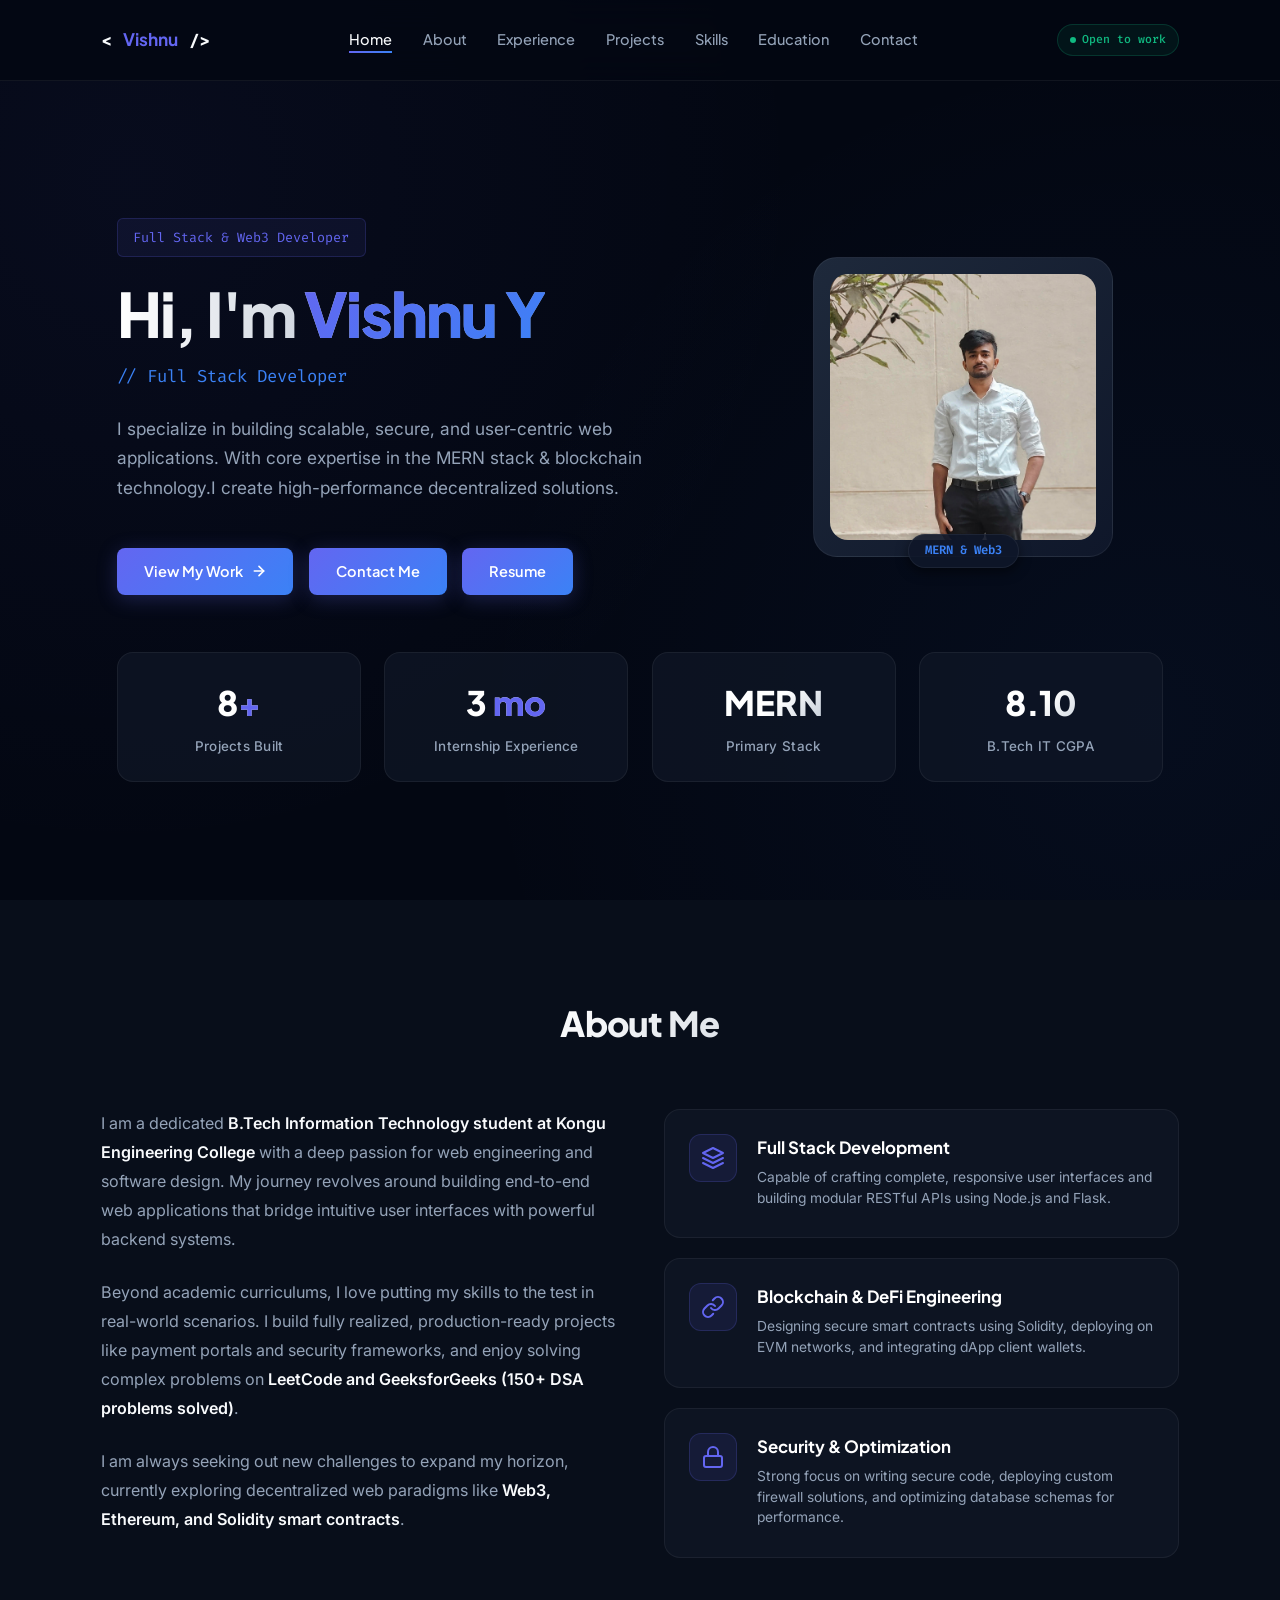
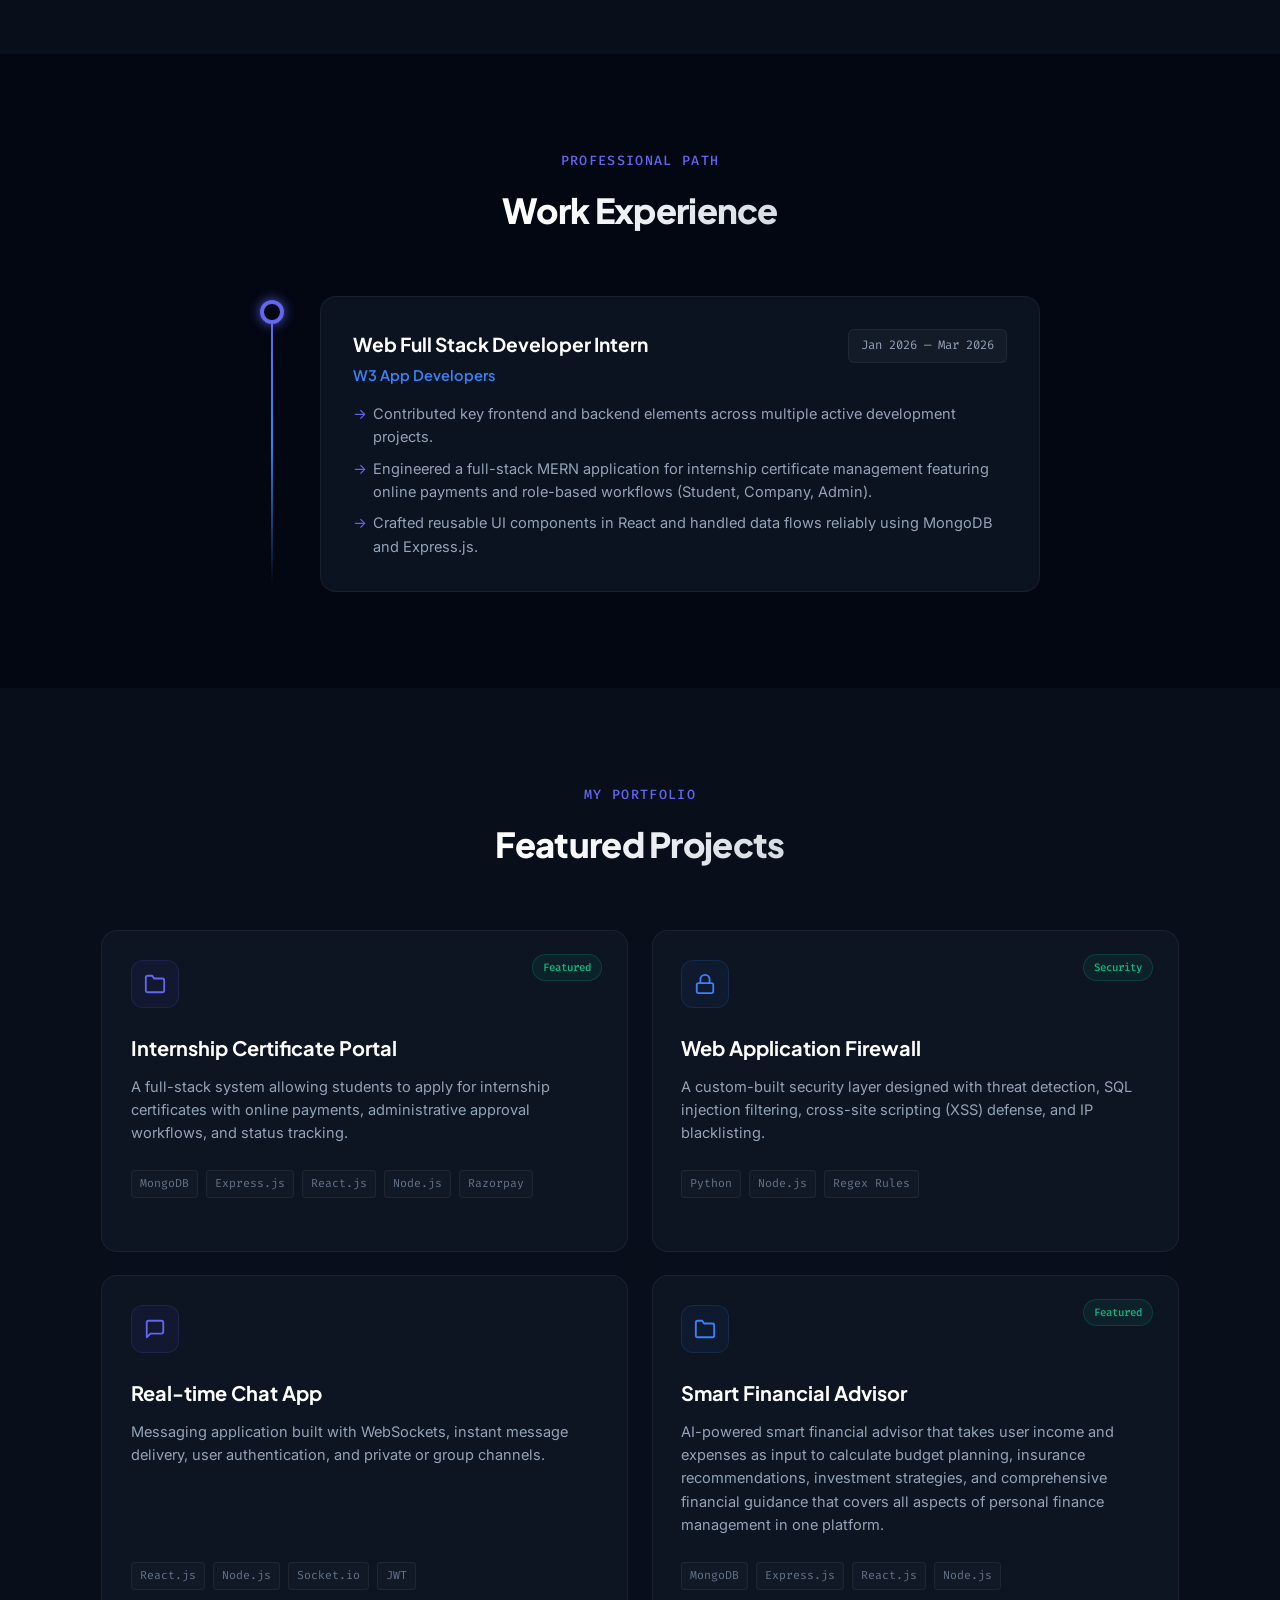
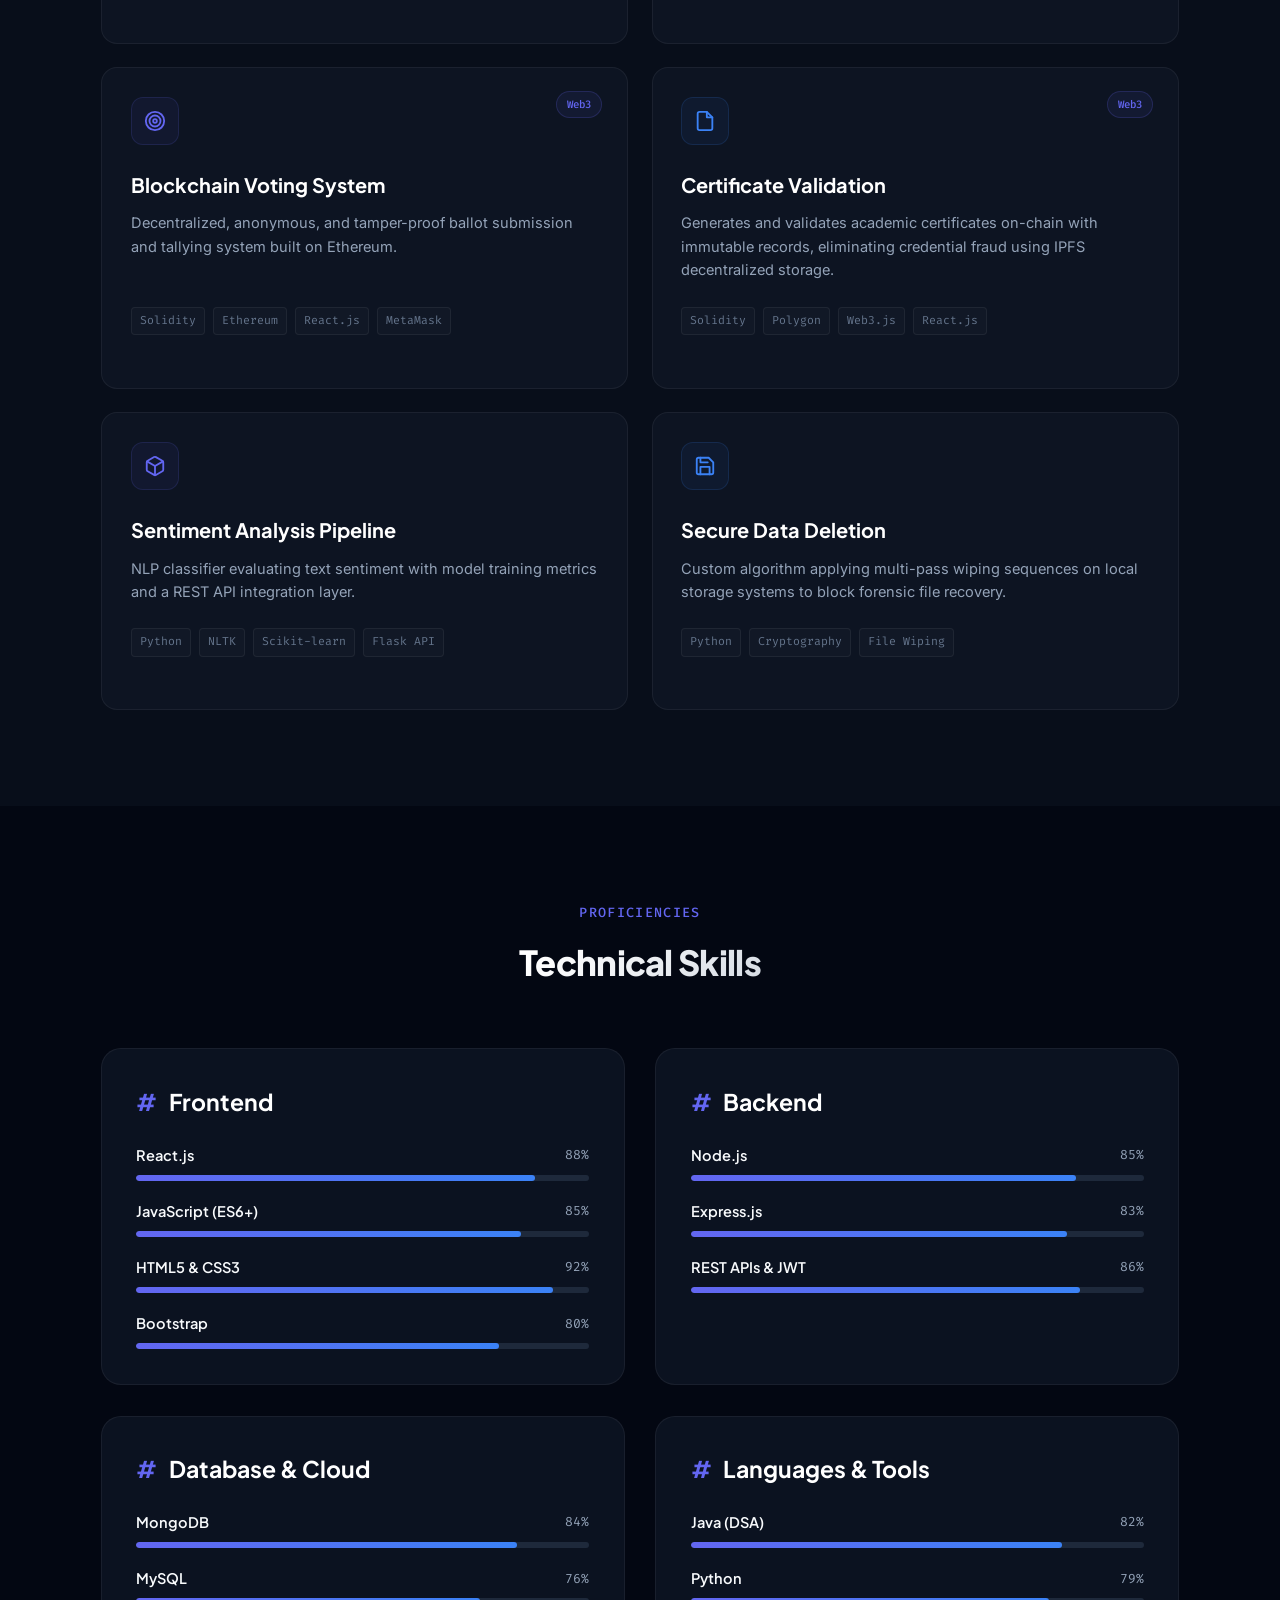
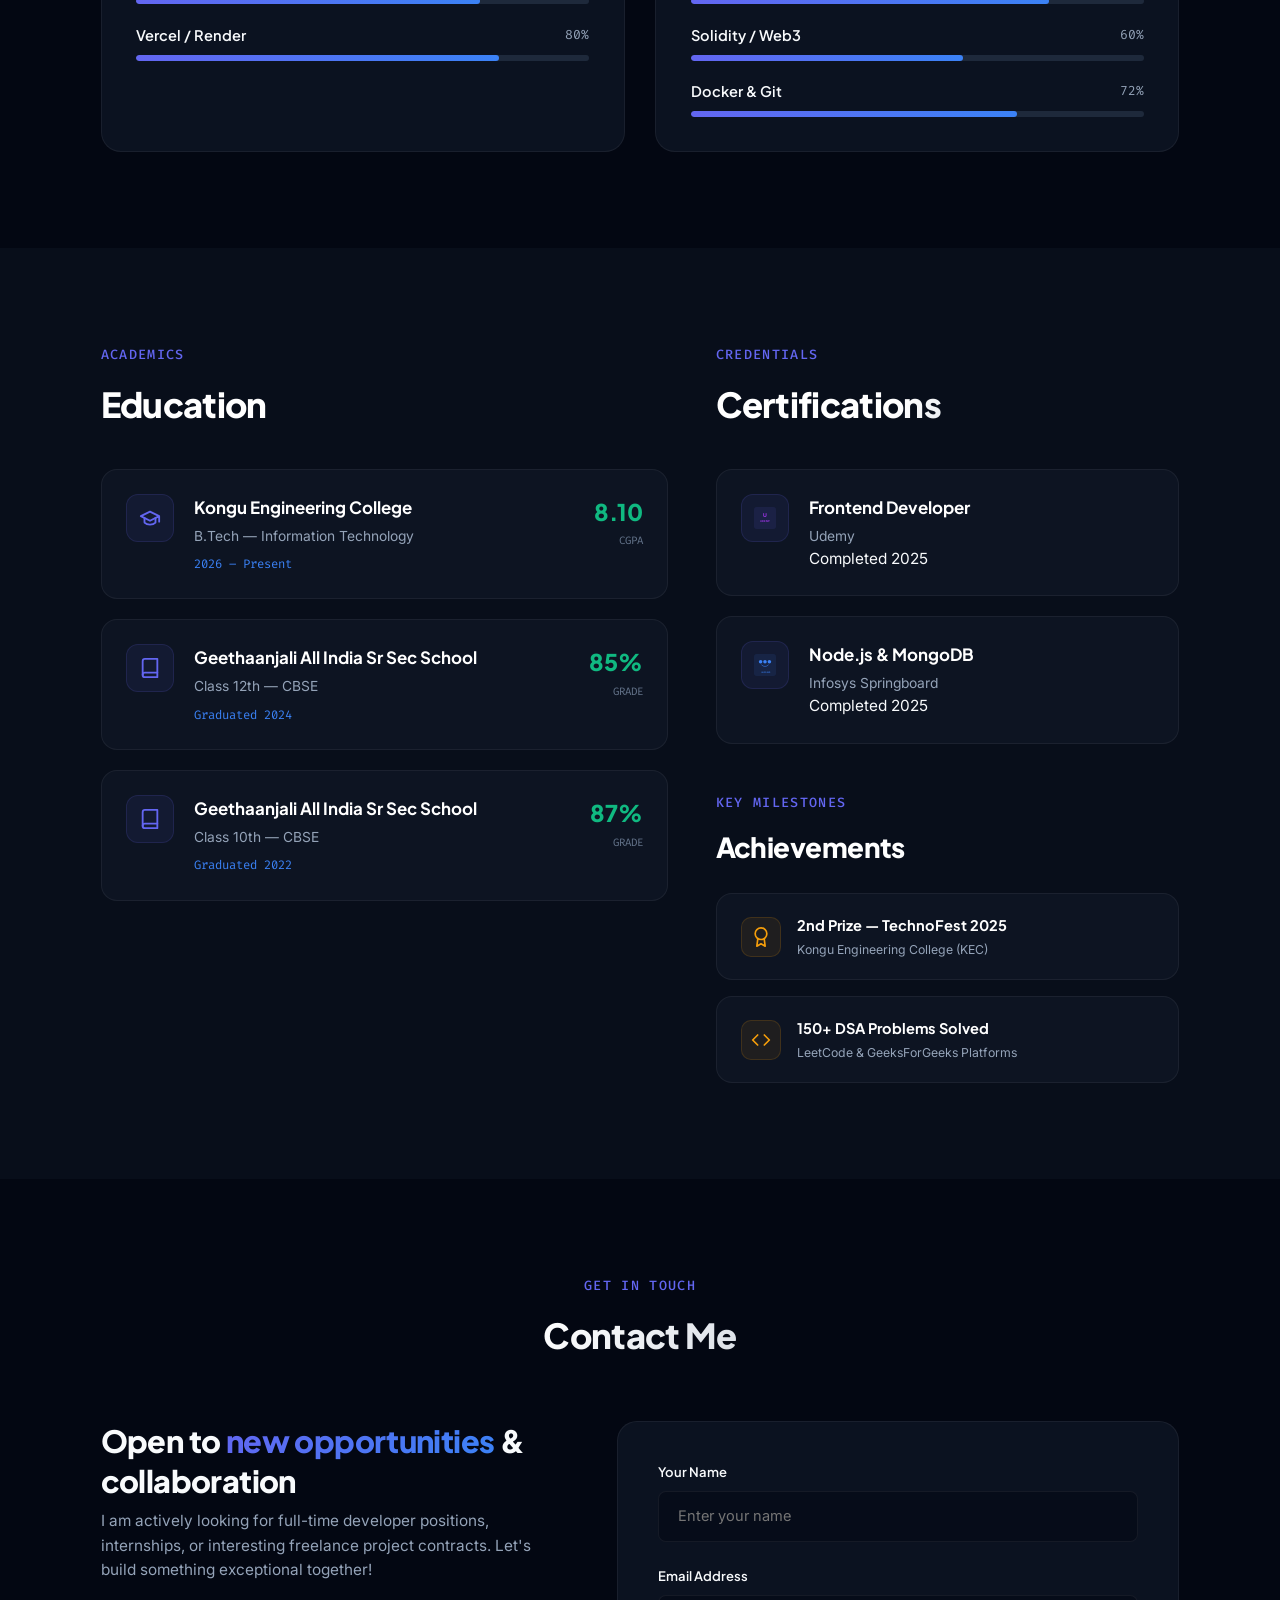
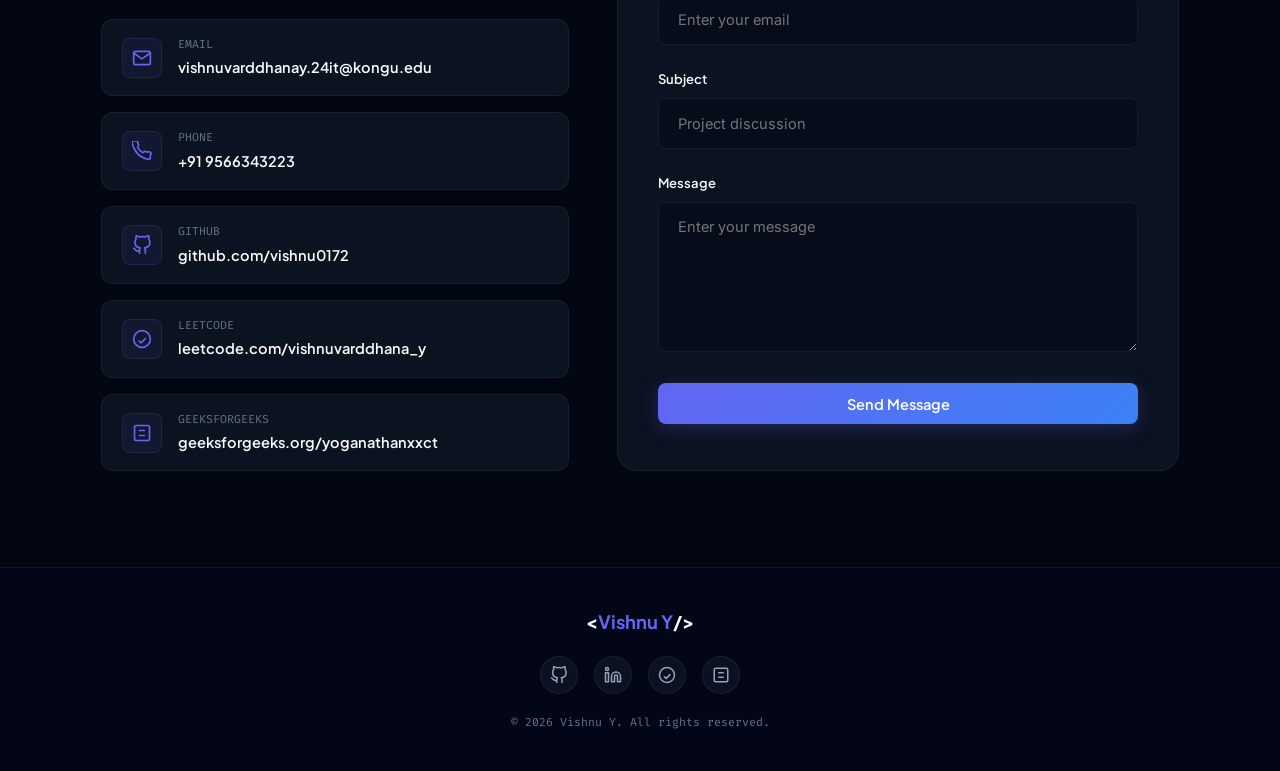
==== commit 81320af0: "FEAT:Git repo links and resume" ====
--- a/index.html
+++ b/index.html
@@ -104,22 +104,25 @@
           <p class="hero-role">// Full Stack Developer</p>
           <p class="hero-desc">
             I specialize in building scalable, secure, and user-centric web applications. 
-            With core expertise in the MERN stack, blockchain technology, and DeFi ecosystems, I create high-performance decentralized solutions.
+            With core expertise in the MERN stack & blockchain technology.I create high-performance decentralized solutions.
           </p>
           <div class="hero-buttons">
             <a href="#projects" class="btn btn-primary">
               View My Work
               <svg width="16" height="16" viewBox="0 0 24 24" fill="none" stroke="currentColor" stroke-width="2.5" stroke-linecap="round" stroke-linejoin="round"><line x1="5" y1="12" x2="19" y2="12"></line><polyline points="12 5 19 12 12 19"></polyline></svg>
             </a>
-            <a href="#contact" class="btn btn-outline">
+            <a href="#contact" class="btn btn-primary">
               Contact Me
+            </a>
+            <a href="Full_stack_cv.pdf" target="_blank" class="btn btn-primary">
+              Resume
             </a>
           </div>
         </div>
         <div class="hero-image-panel">
           <div class="photo-container">
             <div class="photo-frame">
-              <img src="me.jpg" alt="Vishnu Y" onerror="this.style.display='none'; this.nextElementSibling.style.display='flex';"/>
+              <img src="images/me.jpg" alt="Vishnu Y" onerror="this.style.display='none'; this.nextElementSibling.style.display='flex';"/>
               <div class="photo-fallback">
                 <svg viewBox="0 0 24 24" fill="none" stroke="currentColor" stroke-width="1" stroke-linecap="round" stroke-linejoin="round">
                   <path d="M20 21v-2a4 4 0 0 0-4-4H8a4 4 0 0 0-4 4v2"></path>
@@ -271,7 +274,6 @@
           <div class="project-tags">
             <span class="project-tag">Python</span>
             <span class="project-tag">Node.js</span>
-            <span class="project-tag">Nginx</span>
             <span class="project-tag">Regex Rules</span>
           </div>
         </div>
@@ -291,18 +293,18 @@
           </div>
         </div>
 
-        <!-- Project 4 -->
-        <div class="project-card" onclick="openProjectModal(4)">
+        <div class="project-card" onclick="openProjectModal(1)">
+          <span class="project-featured-badge">Featured</span>
           <div class="project-icon">
-            <svg viewBox="0 0 24 24" fill="none" stroke="currentColor" stroke-width="2" stroke-linecap="round" stroke-linejoin="round"><path d="M14 2H6a2 2 0 0 0-2 2v16a2 2 0 0 0 2 2h12a2 2 0 0 0 2-2V8z"></path><polyline points="14 2 14 8 20 8"></polyline><line x1="16" y1="13" x2="8" y2="13"></line><line x1="16" y1="17" x2="8" y2="17"></line><polyline points="10 9 9 9 8 9"></polyline></svg>
-          </div>
-          <h3 class="project-title">Student Idea Submission</h3>
-          <p class="project-desc">A portal allowing students to submit project concepts, with an approval dashboard, email notifications, and supervisor roles.</p>
+            <svg viewBox="0 0 24 24" fill="none" stroke="currentColor" stroke-width="2" stroke-linecap="round" stroke-linejoin="round"><path d="M22 19a2 2 0 0 1-2 2H4a2 2 0 0 1-2-2V5a2 2 0 0 1 2-2h5l2 3h9a2 2 0 0 1 2 2z"></path></svg>
+          </div>
+          <h3 class="project-title">Smart Financial Advisor</h3>
+          <p class="project-desc">AI-powered smart financial advisor that takes user income and expenses as input to calculate budget planning, insurance recommendations, investment strategies, and comprehensive financial guidance that covers all aspects of personal finance management in one platform.</p>
           <div class="project-tags">
-            <span class="project-tag">Flask</span>
-            <span class="project-tag">Python</span>
-            <span class="project-tag">SQLite</span>
-            <span class="project-tag">Jinja2</span>
+            <span class="project-tag">MongoDB</span>
+            <span class="project-tag">Express.js</span>
+            <span class="project-tag">React.js</span>
+            <span class="project-tag">Node.js</span>
           </div>
         </div>
 
@@ -332,9 +334,9 @@
           <p class="project-desc">Generates and validates academic certificates on-chain with immutable records, eliminating credential fraud using IPFS decentralized storage.</p>
           <div class="project-tags">
             <span class="project-tag">Solidity</span>
-            <span class="project-tag">IPFS</span>
+            <span class="project-tag">Polygon</span>
             <span class="project-tag">Web3.js</span>
-            <span class="project-tag">Polygon</span>
+            <span class="project-tag">React.js</span>
           </div>
         </div>
 
@@ -445,15 +447,6 @@
             </div>
             <div class="skill-item">
               <div class="skill-info">
-                <span class="skill-name">Flask (Python)</span>
-                <span class="skill-percentage">78%</span>
-              </div>
-              <div class="skill-bar-bg">
-                <div class="skill-bar-fill" data-width="78%"></div>
-              </div>
-            </div>
-            <div class="skill-item">
-              <div class="skill-info">
                 <span class="skill-name">REST APIs & JWT</span>
                 <span class="skill-percentage">86%</span>
               </div>
@@ -484,15 +477,6 @@
               </div>
               <div class="skill-bar-bg">
                 <div class="skill-bar-fill" data-width="76%"></div>
-              </div>
-            </div>
-            <div class="skill-item">
-              <div class="skill-info">
-                <span class="skill-name">Supabase</span>
-                <span class="skill-percentage">65%</span>
-              </div>
-              <div class="skill-bar-bg">
-                <div class="skill-bar-fill" data-width="65%"></div>
               </div>
             </div>
             <div class="skill-item">
@@ -583,7 +567,7 @@
                 <svg viewBox="0 0 24 24" fill="none" stroke="currentColor" stroke-width="2" stroke-linecap="round" stroke-linejoin="round"><path d="M4 19.5A2.5 2.5 0 0 1 6.5 17H20"></path><path d="M6.5 2H20v20H6.5A2.5 2.5 0 0 1 4 19.5v-15A2.5 2.5 0 0 1 6.5 2z"></path></svg>
               </div>
               <div class="edu-details">
-                <h4 class="edu-inst">Geethaanjali All India School</h4>
+                <h4 class="edu-inst">Geethaanjali All India Sr Sec School</h4>
                 <p class="edu-deg">Class 12th — CBSE</p>
                 <span class="edu-year">Graduated 2024</span>
               </div>
@@ -597,12 +581,12 @@
                 <svg viewBox="0 0 24 24" fill="none" stroke="currentColor" stroke-width="2" stroke-linecap="round" stroke-linejoin="round"><path d="M4 19.5A2.5 2.5 0 0 1 6.5 17H20"></path><path d="M6.5 2H20v20H6.5A2.5 2.5 0 0 1 4 19.5v-15A2.5 2.5 0 0 1 6.5 2z"></path></svg>
               </div>
               <div class="edu-details">
-                <h4 class="edu-inst">Geethaanjali All India School</h4>
+                <h4 class="edu-inst">Geethaanjali All India Sr Sec School</h4>
                 <p class="edu-deg">Class 10th — CBSE</p>
                 <span class="edu-year">Graduated 2022</span>
               </div>
               <div class="edu-grade">
-                <div class="edu-grade-val">85%</div>
+                <div class="edu-grade-val">87%</div>
                 <div class="edu-grade-lbl">Grade</div>
               </div>
             </div>
@@ -617,21 +601,34 @@
           </div>
           <div class="certs-list">
             <div class="cert-card">
-              <div class="cert-icon">
-                <svg viewBox="0 0 24 24" fill="none" stroke="currentColor" stroke-width="2" stroke-linecap="round" stroke-linejoin="round"><circle cx="12" cy="8" r="6"></circle><path d="M15.477 12.89L17 22l-5-3-5 3 1.523-9.11"></path></svg>
+              <div class="cert-icon cert-udemy">
+                <svg viewBox="0 0 100 100" fill="none" xmlns="http://www.w3.org/2000/svg">
+                  <rect width="100" height="100" fill="rgba(99, 102, 241, 0.1)" rx="12"/>
+                  <text x="50" y="45" font-size="24" font-weight="bold" text-anchor="middle" fill="#a435f0">U</text>
+                  <text x="50" y="70" font-size="12" text-anchor="middle" fill="#a435f0" font-weight="600">UDEMY</text>
+                </svg>
               </div>
               <div class="cert-details">
                 <h4 class="cert-name">Frontend Developer</h4>
                 <p class="cert-issuer">Udemy</p>
+                <span class="cert-date">Completed 2025</span>
               </div>
             </div>
             <div class="cert-card">
-              <div class="cert-icon">
-                <svg viewBox="0 0 24 24" fill="none" stroke="currentColor" stroke-width="2" stroke-linecap="round" stroke-linejoin="round"><circle cx="12" cy="8" r="6"></circle><path d="M15.477 12.89L17 22l-5-3-5 3 1.523-9.11"></path></svg>
+              <div class="cert-icon cert-infosys">
+                <svg viewBox="0 0 100 100" fill="none" xmlns="http://www.w3.org/2000/svg">
+                  <rect width="100" height="100" fill="rgba(59, 130, 246, 0.1)" rx="12"/>
+                  <circle cx="30" cy="35" r="8" fill="#3b82f6"/>
+                  <circle cx="50" cy="35" r="8" fill="#3b82f6"/>
+                  <circle cx="70" cy="35" r="8" fill="#3b82f6"/>
+                  <path d="M35 50 Q50 65 65 50" stroke="#3b82f6" stroke-width="2.5" fill="none" stroke-linecap="round"/>
+                  <text x="50" y="85" font-size="9" text-anchor="middle" fill="#3b82f6" font-weight="600">INFOSYS</text>
+                </svg>
               </div>
               <div class="cert-details">
                 <h4 class="cert-name">Node.js & MongoDB</h4>
                 <p class="cert-issuer">Infosys Springboard</p>
+                <span class="cert-date">Completed 2025</span>
               </div>
             </div>
           </div>
@@ -734,19 +731,19 @@
           <form id="contactForm" action="https://formspree.io/f/your-form-id" method="POST">
             <div class="form-group">
               <label class="form-label" for="name">Your Name</label>
-              <input class="form-control" type="text" id="name" name="name" placeholder="John Doe" required />
+              <input class="form-control" type="text" id="name" name="name" placeholder="Enter your name " required />
             </div>
             <div class="form-group">
               <label class="form-label" for="email">Email Address</label>
-              <input class="form-control" type="email" id="email" name="email" placeholder="john@example.com" required />
+              <input class="form-control" type="email" id="email" name="email" placeholder="Enter your email" required />
             </div>
             <div class="form-group">
               <label class="form-label" for="subject">Subject</label>
-              <input class="form-control" type="text" id="subject" name="subject" placeholder="Project Discussion" required />
+              <input class="form-control" type="text" id="subject" name="subject" placeholder="Project discussion" required />
             </div>
             <div class="form-group">
               <label class="form-label" for="message">Message</label>
-              <textarea class="form-control" id="message" name="message" placeholder="Hi Vishnu, I would love to discuss..." required></textarea>
+              <textarea class="form-control" id="message" name="message" placeholder="Enter your message" required></textarea>
             </div>
             <button class="btn btn-primary" type="submit" style="width: 100%; justify-content: center;">Send Message</button>
           </form>
@@ -758,7 +755,7 @@
   <!-- Footer -->
   <footer>
     <div class="container footer-content">
-      <div class="footer-logo">&lt;<span>Vishnu</span>/&gt;</div>
+      <div class="footer-logo">&lt;<span>Vishnu Y</span>/&gt;</div>
       <div class="footer-socials">
         <a href="https://github.com/vishnu0172" target="_blank" class="footer-soc-btn" title="GitHub">
           <svg viewBox="0 0 24 24" fill="none" stroke="currentColor" stroke-width="2" stroke-linecap="round" stroke-linejoin="round"><path d="M9 19c-5 1.5-5-2.5-7-3m14 6v-3.87a3.37 3.37 0 0 0-.94-2.61c3.14-.35 6.44-1.54 6.44-7A5.44 5.44 0 0 0 20 4.77 5.07 5.07 0 0 0 19.91 1S18.73.65 16 2.48a13.38 13.38 0 0 0-7 0C6.27.65 5.09 1 5.09 1A5.07 5.07 0 0 0 5 4.77a5.44 5.44 0 0 0-1.5 3.78c0 5.42 3.3 6.61 6.44 7A3.37 3.37 0 0 0 9 18.13V22"></path></svg>
